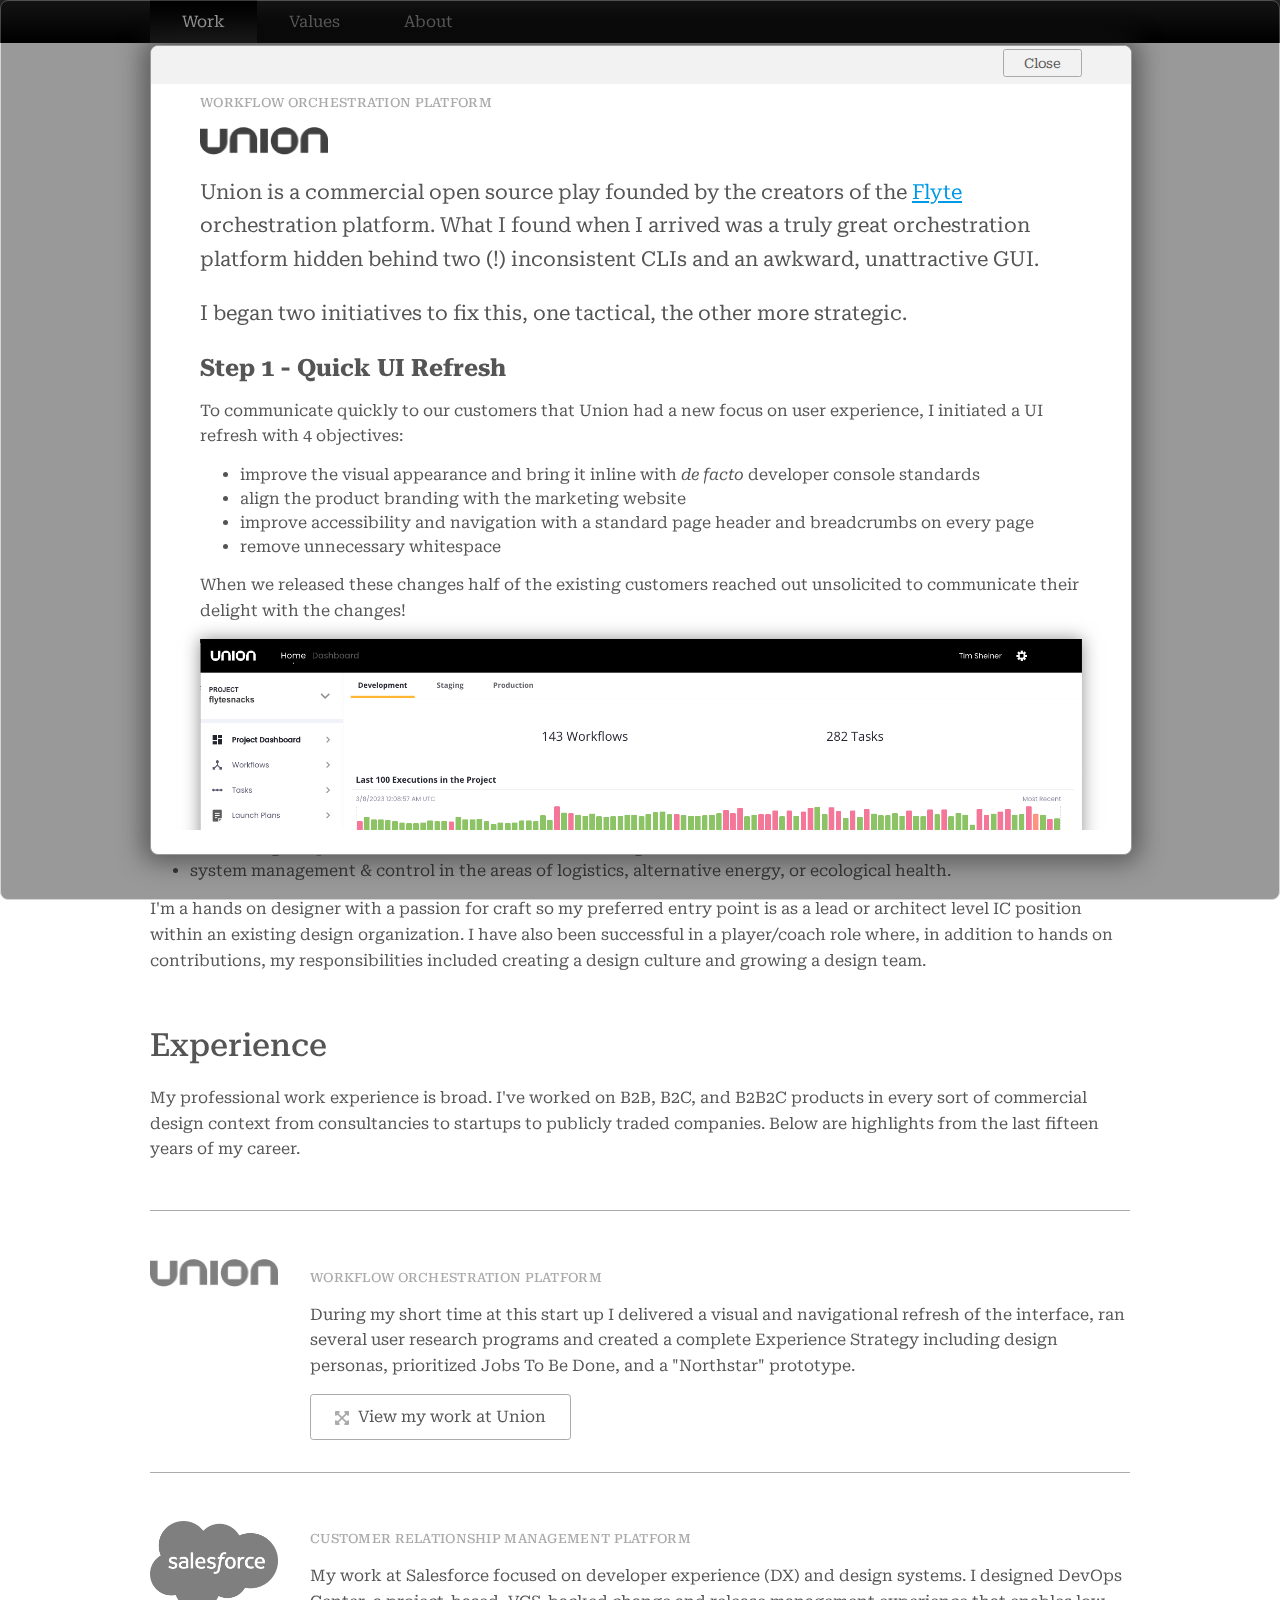
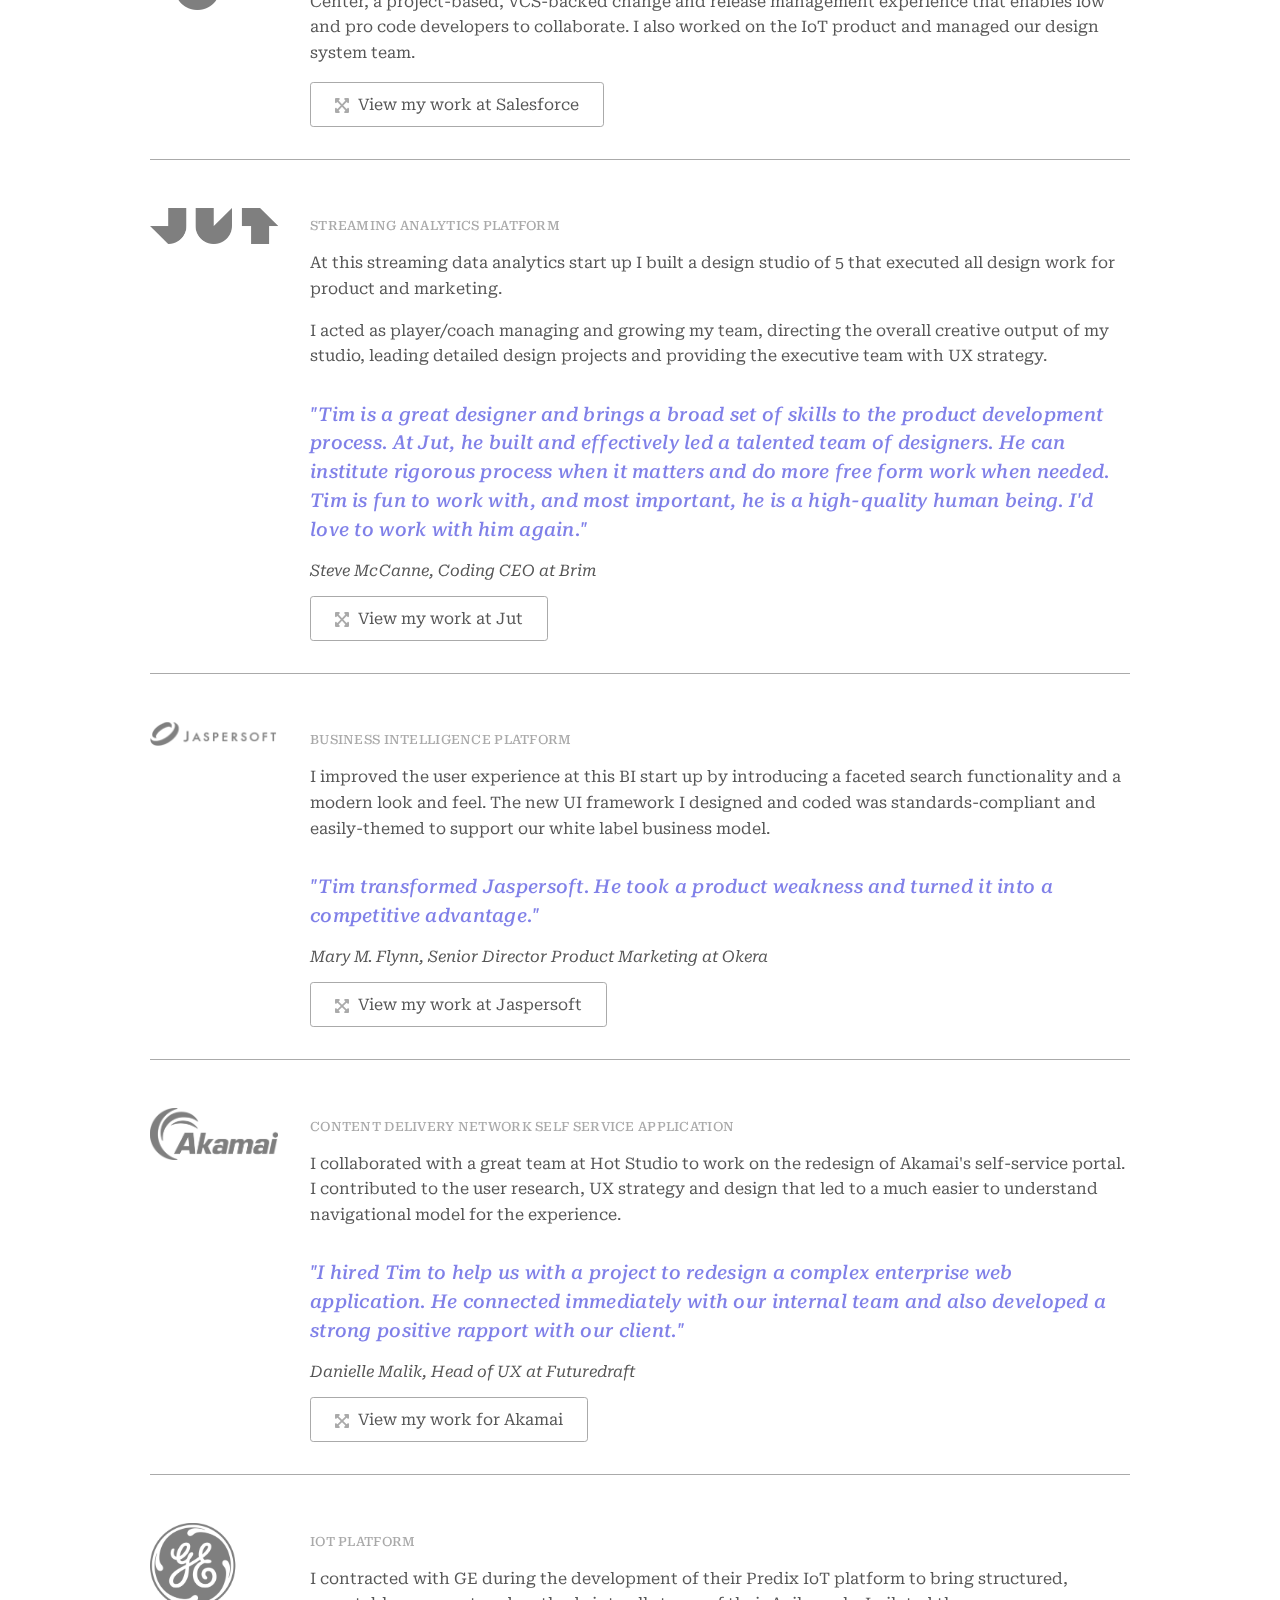
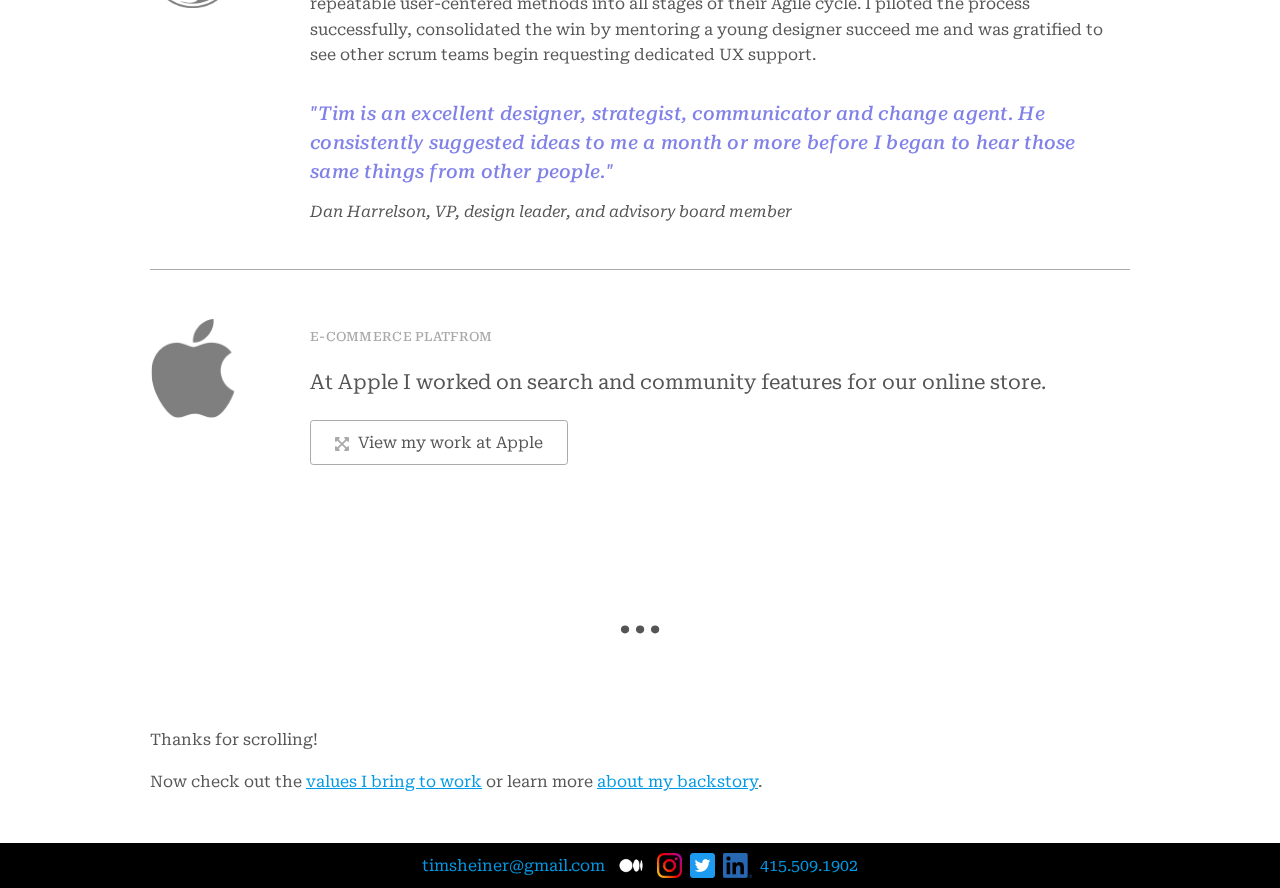
==== index.html @ 855bd0bb "union" ====
<!DOCTYPE html>
<html lang="en">

<head><meta http-equiv="Content-Type" content="text/html; charset=UTF-8">
    <meta charset="utf-8">
    <title>Tim Sheiner: Work</title>
    <meta name="viewport" content="width=device-width, initial-scale=1.0">
    <meta name="description" content="">
    <meta name="author" content="">

    <!-- fonts -->
    <style>
        @import url('https://fonts.googleapis.com/css2?family=Inconsolata:wght@300;400;500;600;700&family=Roboto+Condensed:ital,wght@0,400;1,300;1,400&family=Roboto+Serif:ital,wght@0,400;0,500;0,600;0,700;1,400&family=Roboto:wght@300;400;500;700&display=swap');
    </style>

    <!--favicon-->
    <link rel="icon" href="img/favicon.png">

    <!-- styles -->
    <link href="css/styles.css" rel="stylesheet">

    <!-- javascript -->
    <script src="js/scripts.js"></script>

</head>

<body id="home">
        <!-- Nav ================================================== -->
    <nav role="navigation" class="top-nav">
        <input class="menu-btn" type="checkbox" id="menu-btn">
        <label class="menu-icon" for="menu-btn"><span class="navicon"></span></label>
        <ul class="menu">
            <li class="active"><a href="./index.html">Work</a></li>
            <li class=""><a href="./values.html">Values</a></li>
            <li class=""><a href="./about.html">About</a></li>
        </ul>
    </nav>
    <!-- Container ================================================== -->
    <div class="container">
        <h1>Tim Sheiner</h1>
        <header><div class="column">
            <div class="flex-container flex">
                <div class="flex-item threequarter">
                    <p class="lead">I'm a veteran user experience designer with particular expertise in the technical domains of developer tooling, data visualization, monitoring and machine learning. In addition to product design skills, I have expert-level understanding of system thinking, statistical concepts, high scale compute, and biological systems.</p>
                </div>
                <div id="tim" class="flex-item quarter"></div>

                <p class="lead">My passion is creating interfaces that help people manage complex systems. I&rsquo;ve designed for users of varying technical levels in many different domains. I excel at this work by meeting users where they are.</p>
            </div>
            <h2 class="testimonial">"Tim has a special skill for taking apart a complex problem and putting it back together better than anyone I have known. When they are reassembled, even the most complex ideas will flow with new, compelling logic and clarity."</h2>
            <p class="attribution">Mark Hovde, (Retired) SVP Strategy and Corporate Development at Certara</p>
            <h1>Objective</h1>

            <p>I'm looking for a fulltime position working in any of the following technical domains:</p>
                <ul>
                    <li>developer tooling for creating, testing and deploying software</li>
                    <li>monitoring of operational data from stored or streaming sources</li>
                    <li>system management & control in the areas of logistics, alternative energy, or ecological health.</li>
                </ul>
            <p>I'm a hands on designer with a passion for craft so my preferred entry point is as a lead or architect level IC position within an existing design organization. I have also been successful in a player/coach role where, in addition to hands on contributions, my responsibilities included creating a design culture and growing a design team.</p>


            <h1>Experience</h1>
            <p>My professional work experience is broad. I've worked on B2B, B2C, and B2B2C products in every sort of commercial design context from consultancies to startups to publicly traded companies. Below are highlights from the last fifteen years
                of my career.</p>

        
        <section> </section>

        <!-- ================================================== -->
        <section id="union">
            <div class="section-header">
                <div class="flex-container flex">
                    <img class="logo" src="img/logo_union.png">
                    <div class="flex-item">
                        <h2>Workflow Orchestration Platform</h2>
                        <p>During my short time at this start up I delivered a visual and navigational refresh of the interface, ran several user research programs and created a complete Experience Strategy including design personas, prioritized Jobs To Be Done, and a "Northstar" prototype.</p>
                        
                    </div>
                </div>
            </div>
            <div class="details">
                <input id="details-union" type="checkbox" checked name="modal" tabindex="1">
                <label for="details-union"><img class="expand" src="img/expand-svgrepo-com.svg"> View my work at Union</label>
                <div class="details__overlay">
                    <header><div class="column"><label for="details-union">Close</label></div></header>
                    <div class="content">
                        <div class="column">
                            <h2>Workflow Orchestration Platform</h2>
                            <img class="logo" src="img/logo_union.png">
                            <p class="lead">Union is a commercial open source play founded by the creators of the <a href="https://flyte.org">Flyte</a> orchestration platform. What I found when I arrived was a truly great orchestration platform hidden behind two (!) inconsistent CLIs and an awkward, unattractive GUI.</p>
                            <p class="lead">I began two initiatives to fix this, one tactical, the other more strategic.</p>
                            
                            <h3>Step 1 - Quick UI Refresh</h3>
                            <p>To communicate quickly to our customers that Union had a new focus on user experience, I initiated a UI refresh with 4 objectives:
                                </p><ul>
                                    <li>improve the visual appearance and bring it inline with <i>de facto</i> developer console standards</li>
                                    <li>align the product branding with the marketing website</li>
                                    <li>improve accessibility and navigation with a standard page header and breadcrumbs on every page</li>
                                    <li>remove unnecessary whitespace</li>
                                </ul>
                                <p>When we released these changes half of the existing customers reached out unsolicited to communicate their delight with the changes!</p>
                                    
                                <div class="bezel screen"><img src="img/union_before.png"><p class="caption">Union UI before the refresh.</p>
                                </div>
                                <div class="bezel screen">
                                
                                <img src="img/union_after.png"><p class="caption">Union UI after the refresh</p>
                                </div>
                                
                            <h3>Step 2 - Create a Vision</h3>
                            <p>My more strategic initiative was to develop a product vision. The product team was focused on adding features as fast as possible but lacked even the most basic narrative about target users and their needs.There was no framework for prioritizing one feature idea over another or any structured plan for how the new features fit together into a useful experience.</p>
                            <p>Therefore, simultaneously with managing the GUI refresh, I created a UX Vision for Union in about 8 weeks.</p> 
                            <p>While I cannot show here slides from my actual strategic presentation, I've created schematic stand ins to walk you through the process I used to create an actionable, validated UX vision for Union.</p>
                            <div class="bezel illustration">
                                <!-- <p class="caption">Union UI after the refresh</p> -->
                                <img src="img/union_ux_roadmap-1.png">
                            </div>
                            <div class="bezel illustration">
                                <!-- <p class="caption">Union UI after the refresh</p> -->
                                <img src="img/union_ux_roadmap-2.png">
                            </div>
                            <div class="bezel illustration">
                                <!-- <p class="caption">Union UI after the refresh</p> -->
                                <img src="img/union_ux_roadmap-3.png">
                            </div>
                            <div class="bezel illustration">
                                <!-- <p class="caption">Union UI after the refresh</p> -->
                                <img src="img/union_ux_roadmap-4.png">
                            </div>
                            <div class="bezel illustration">
                                <!-- <p class="caption">Union UI after the refresh</p> -->
                                <img src="img/union_ux_roadmap-5.png">
                            </div>
                            <div class="bezel illustration">
                                <!-- <p class="caption">Union UI after the refresh</p> -->
                                <img src="img/union_ux_roadmap-6.png">
                            </div>
                            <div class="bezel illustration">
                                <!-- <p class="caption">Union UI after the refresh</p> -->
                                <img src="img/union_ux_roadmap-7.png">
                            </div>
                            <h3>Step 3 - Separate</h3>
                            <p>The delivery of these assets marked the end of my Union story. The company founders were pleased with my strategic work, but unwilling to implement the <a href="https://medium.com/the-effective-designer/this-is-how-product-development-works-95109dcf065d">the way of working</a> that had been part of my hiring conversation. I wish the team the best and am grateful for the learning about distributed systems, Kubernetes and orchestration workflows I gained during my time with them.</p>
                            <p></p>
                        </div>
                    </div>

                </div>
                <div class="lightbox"></div>
            </div>
        </section>
        <!-- ================================================== -->
        <section id="salesforce">
            <div class="section-header">
                <div class="flex-container flex">
                    <img class="logo" src="img/logo_salesforce.png">
                    <div class=" flex-item">
                        <h2>Customer Relationship Management Platform</h2>
                        <p>My work at Salesforce focused on developer experience (DX) and design systems. I designed DevOps Center, a project-based, VCS-backed change and release management experience that enables low and pro code developers to collaborate. I also worked on the IoT product and managed our design system team.</p>
                    </div>
                </div>
            </div>
            <div class="details">
                <input id="details-salesforce" type="checkbox" name="modal" tabindex="1">
                <label for="details-salesforce"><img class="expand" src="img/expand-svgrepo-com.svg"> View
                    my work at Salesforce </label>
                <div class="details__overlay">
                    <header><div class="column">
                        <label for="details-salesforce">Close</label></div>
                    </header>
                    <div class="content">
                        <div class="column">
                            <h2>Customer Relationship Management Platform</h2>
                            <img class="logo" src="img/logo_salesforce.png">
                            <p class=""lead">At Salesforce I have worked on several aspects of our Platform offering. Here are two case studies.</p>
                            <h3>Developer Experience</h3>
                            <p>My focus has been on enabling low code and pro code developers to collaborate.</p>
                            <p> I brought people together to workshop needs and expectations.
                            </p>
                            <div class="bezel illustration">
                                
                                <img src="img/salesforce_whiteboarding.png"><p class="caption">Structuring ideas at the whiteboard.</p>
                            </div>
                            <p> I played a central role in formalizing "projects" as the organizing principle for all development work.</p>
                            <div class="bezel illustration">
                                
                                <img src="img/salesforce_projects.png"><p class="caption">I told stories that connected with stakeholders.</p>
                            </div>
                            <p>I facilitated, through research and presentation, my team's understanding of our customers.</p>
                            <div class="bezel illustration">
                                
                                <img src="img/salesforce_persona.png"><p class="caption">Everyone on the team tells stories about personas.</p>
                            </div>
                            <p>I visualized the handoffs between DeeDee's GUI and the version control system as a user journey.</p>
                            <div class="bezel illustration">
                                
                                <img src="img/salesforce_doce_events.png"><p class="caption">Handoffs connect layers of experience.</p>
                            </div>
                            <p>I created happy path and error models for each workflow.</p>
                            <div class="bezel illustration">
                                
                                <img src="img/salesforce_doce_workflows.png"><p class="caption">Workflows are short, repeating stories with constrained branch points.</p>
                            </div>
                            <p> Using the Salesforce Lightning Design System I then designed a custom app with 3 primary workflows.</p>
                            <dl>
                                <dt>Change Management</dt>
                                <dd>moving changes from a development environment to source control</dd>
                                <dd>
                                    <div class="bezel screen">
                                        
                                        <img src="img/salesforce_changeManagement.png" alt="a form for submitting changed metatdata"><p class="caption">Forms on Git</p>
                                    </div>
                                </dd>

                                <dt>Release Management</dt>
                                <dd>deploying changes from version control through a QA pipeline to production
                                </dd>
                                <dd>
                                    <div class="bezel screen">
                                        
                                        <img src="img/salesforce_doce_pipeline.png" alt="a kanban arrangement of release stages and work items"><p class="caption">Every persona appreciates a visual view of the release pipeline!</p>
                                    </div>
                                </dd>

                                <dt>Audit</dt>
                                <dd>reviewing a searchable timeline of all activity history</dd>
                                <dd>
                                    <div class="bezel screen">
                                        
                                        <img src="img/salesforce_doce_activity.png"><p class="caption">Everyone can see what happened.</p>
                                    </div>
                                </dd>
                            </dl>
                            <p class="ellipsis">&hellip;</p>
                            <h3>Events, Monitoring &amp; the Internet of Things</h3>
                            <p>To harmonize the work of several platfrom teams I developed a standard UX model for monitoring.</p>
                            <div class="bezel illustration">
                                
                                <img src="img/salesforce_monitoring_framework.png"><p class="caption">A blueprint for receiving, interpreting and responding to events of any sort.</p>
                            </div>
                            <p>I championed the simple but powerful idea of listing for a developer the events available directly in the UI without having to consult documentation.
                            </p>
                            <div class="bezel screen">
                                
                                <img src="img/salesforce_eventManager_actual.png"><p class="caption">People can't understand what they can't see.</p>
                            </div>
                            <p>I designed dashboards for security and operations management.
                            </p>
                            <div class="bezel screen">
                                
                                <img src="img/mc_securitycenter.png"><p class="caption">Security Dashboard</p>
                            </div>
                            <div class="bezel screen">
                                
                                <img src="img/mc_workcom.png"><p class="caption">Operations Dashboard</p>
                            </div>
                            <p>I championed a simple model showing how our IoT service could enable external events to trigger platform automation.</p>
                            <div class="bezel illustration">
                                
                                <img src="img/salesforce_iot_model.png"><p class="caption">Event based connections between systems is the future.
                                </p>
                            </div>
                            <p>For our IoT offering I focused removing friction in from our onboarding experience.</p>
                            <div class="bezel screen">
                                
                                <img src="img/salesforce_iot_bindEvent.png"><p class="caption">Onboarding best practice is to tell an engaging story about realizing value. </p>
                            </div>
                            <div class="bezel screen">
                                
                                <img src="img/mc_iotcontext.png"><p class="caption">Make IoT set up feel a little bit like playing with Legos. </p>
                            </div>
                            <p>I developed a strategy for making it easier to debug IoT logic that included displaying, in real time, events being received and processed.
                            </p>
                            <div class="bezel screen">
                                
                                <img src="img/salesforce_iot_monitoring.png"><p class="caption">The IoT Debugger</p>
                            </div>
                            <p>I worked with a team to bring IoT monitoring to call center case management.
                            </p>
                            <div class="bezel screen">
                                
                                <img src="img/salesforce_insights_desktop.png"><p class="caption">Timeseries gives the case agent a view into device behavior.
                                </p>
                            </div>

                            <!-- </div> -->
                        </div>
                    </div>
                </div>
                <div class="lightbox"></div>
            </div>
        </section>
        <!-- ================================================== -->
        <section id="jut">
            <div class="section-header">
                <div class="flex-container flex">
                    <img class="logo" src="img/logo_jut.png">
                    <div class=" flex-item">
                        <h2>Streaming Analytics Platform</h2>
                        <p>At this streaming data analytics start up I built a design studio of 5 that executed all design work for product and marketing.</p>
                        <p>I acted as player/coach managing and growing my team, directing the overall creative output of my studio, leading detailed design projects and providing the executive team with UX strategy.</p>
                        <h2 class="testimonial">"Tim is a great designer and brings a broad set of skills to the product development process. At Jut, he built and effectively led a talented team of designers. He can institute rigorous process when it matters and do more free form work when needed. Tim is fun to work with, and most important, he is a high-quality human being. I'd love to work with him again."</h2>
                        <p class="attribution">Steve McCanne, Coding CEO at Brim</p>
                    </div>
                </div>
            </div>
            <div class="details">
                <input id="details-jut" type="checkbox" name="modal" tabindex="1">
                <label for="details-jut"><img class="expand" src="img/expand-svgrepo-com.svg"> View my work at Jut </label>
                <div class="details__overlay">
                    <header><div class="column"><label for="details-jut">Close</label></div></header>
                    <div class="content">
                        <div class="column">

                            <h2>Streaming Analytics Platform</h2>
                            <img class="logo" src="img/logo_jut.png">
                            <p class="lead">Jut was a streaming data start up. Our vision was "easy data visualization for DevOps." I was hire #7, or something really early like that, brought in to create and lead a design function from scratch for a team of ambitious founders who already represented the executive, product and engineering leadership. I owned the UX strategy for Jut, created our design system and built a small but mighty design team that produced a beautifully integrated brand, marketing and product user experience.</p>

                            <p class="lead">As a company we made a critical start up mistake and flamed out after only two years, however, those years were some of the most interesting of my career.</p>
                            <p class="lead">Here's the story.</p>
                            <h3>A Solid Discovery Process</h3>
                            <p>The Jut business startegy was to serve the DevOps market with tooling for monitoring and troubleshooting production software installations.
                            </p>
                            <p>Things began, as they should in product development, by trying to understand our target users. Employing a variety of research techniques such as 1:1 interviews, attending DevOps trade shows and reading community
                                blogs I led the founders through the process of creating personas.</p>
                            <div class="flex-container bezel illustration">
                                
                                <img src="img/jut_kyle.png"><p class="caption">I drove the research and development of Kyle, our primary persona.
                                </p>
                            </div>
                            <p>I helped the founders structure their DevOps vision by introducing them to the notion of "design by story telling," using both text and visual formats.</p>
                            <div class="bezel illustration">
                                <p class="caption">Every design begins with a story. </p>
                                <div class="wrapper">
                                    <div class="flex-item"><img src="img/jut_kyle-story.png"></div>
                                    <div class="flex-item"><img src="img/jut_whiteboard-workflow.png"></div>
                                </div>
                            </div>
                            <p>These promising beginnings led to a collaboration with a CDN provider as a design partner. This relationship resulted in a well received prototype that gave Kyle a visual overview of all the event traffic on his
                                network, combined with a simple mechanism for filtering to the events coming from particular logical or physical nodes during a particular time window. Kyle (that is, real people like persona Kyle) thought it
                                was a great tool for rapidly locating problem spots when troubleshooting network issues.</p>
                            <h3>The Mistake</h3>
                            <p>The next step after our successful initial prototyping experience was to begin creating our actual first product. This produced an intense debate about which of three different application styles to pursue:</p>
                            <ul>
                                <li>an <b>IDE</b>, like a programmer would use</li>
                                <li>a <b>Notebook</b>, like a data scientist would use</li>
                                <li>a <b>Data Explorer</b>, most like the prototype, that was primarily a diagnostic tool, navigated by searching &amp; filtering
                                </li>
                            </ul>
                            <p>The source of this conflict came from the tension between developing an application or a platform. We'd prototyped and tested an application for Kyle but the founders the real value would come from building a platform
                                based on a new programming language they would create, to be called Juttle, with syntax optimized for analyzing, visualizing and alerting on streaming data at scale.</p>
                            <p>To visualize the options I organized a sketching session where I asked 3 teams to sketch the same 6 steps in a workflow, but using 3 different interaction models. The result was an "apples to apples to apples" visual
                                comparison of the different strategies.</p>
                            <div class="flex-container bezel illustration">
                                <p class="caption">Three versions of the same story.</p>
                                <div class="wrapper">
                                    <div class="flex-item"><img src="img/jut_sketch_ide.png"></div>
                                    <div class="flex-item"><img src="img/jut_sketch-notebook.png"></div>
                                    <div class="flex-item"><img src="img/jut_sketch_search.png"></div>
                                </div>
                            </div>
                            <p>And here the team made a critical, and classic, mistake: the decision was to create an experience, midway between an IDE and a Notebook, that would be most useful to our internal team that needed a tool to write,
                                test and debug the new syntax they were creating.</p>
                            <h3>Mine is not to wonder why&hellip;</h3>
                            <p>At this point I had personal doubts about our product strategy but I loved the team, the culture and knew that given the size of our war chest, worst case it'd be at least two years before I had to look for a new
                                job so I accepted the executive call and began to wireframe key workflows.</p>
                            <div class="bezel illustration">
                                
                                <img src="img/jut_wireframes-notebook.png"><p class="caption">The notebook UX pattern is great for "exploring" data programmatically
                                </p>
                            </div>
                            <p>Simultaneously, I architected our design system and art directed its visual expression.</p>
                            <div class="bezel screen">
                                
                                <img src="img/jut_ui-toolbox.png"><p class="caption">The Jut UI Toolbox was the 4th design system project of my career</p>
                            </div>
                            <p>I combined our UI "toolbox" and wireframed flows to produce and refine high resolution mock ups.</p>
                            <div class="bezel illustration">
                                
                                <img src="img/jut_hi-res-mocks.png"><p class="caption">Before Figma and Sketch, I thought Keynote was a pretty good prototyping tool.</p>
                            </div>
                            <p>Meanwhile I used visual modeling techniques at various levels of abstraction to catalyze internal consensus about the system we were building.
                            </p>
                            <div class="bezel illustration">
                                <p class="caption">Part of UX strategy is aligning the team on visual concepts
                                </p>
                                <div class="wrapper">
                                    <div class="flex-item"><img src="img/jut_architecture.png"></div>
                                    <div class="flex-item"><img src="img/jut_tech-architecture.png"></div>
                                </div>
                            </div>
                            <p>I focused intensely on ensuring we had alignement on our object model and the words we used to describe the concepts in our system.</p>
                            <div class="bezel illustration">
                                <p class="caption">No project succeeds without shared terminology.
                                </p>
                                <div class="flex-item"><img src="img/jut_terminology.png"></div>
                            </div>
                            <p>I extended the scope of UX beyond the GUI by designing our charting syntax.</p>
                            <div class="bezel screen">
                                
                                <img src="img/jut_doc.png"><p class="caption">Declarative Charting Syntax</p>
                            </div>
                            <p>Meanwhile my energy, can-do attitude and work ethic created trust with the founders who responded with a promotion and budget to grow my design team.</p>
                            <div class="bezel illustration">
                                <p class="caption">Scenes from a charette at my house</p>
                                <div class="wrapper">
                                    <div class="flex-item"><img src="img/jut_pete.jpg"></div>
                                    <div class="flex-item"><img src="img/jut_sajAnd.jpg"></div>
                                </div>
                            </div>
                            <h3>Hello World!</h3>
                            <p>All of this design work, plus some truly amazing engineering, enabled the team to release an extremely powerful tool for analyzing and visualizing streaming data. At least, powerful if you were one of the ~30 people
                                in the world who knew how to write Juttle.</p>
                            <div class="bezel screen">
                                
                                <img src="img/jut_editor.png"><p class="caption">Real-time &amp; historical events and logs could be displayed in a single dynamically updating chart.</p>
                            </div>
                            <p>We also had a nice set up experience for connecting data streams to our system.</p>
                            <div class="bezel screen">
                                
                                <img src="img/jut_integrations.png"><p class="caption">Data Integration GUI</p>
                            </div>
                            <p>My team was also responsible for all the marketing design deliverables. We really enjoyed the chance to create a tight integration between the marketing and product experiences.</p>
                            <div class="bezel screen">
                                
                                <img src="img/jut_web.png"><p class="caption">Website for Product Led Growth</p>
                            </div>
                            <div class="bezel illustration">
                                
                                <img src="img/jut_brandguidelines.png"><p class="caption">Brand Guidelines</p>
                            </div>
                            <div class="bezel illustration">
                                <p class="caption">Marketing Cutsheets</p>
                                <div class="wrapper">
                                    <div class="flex-item"><img src="img/jut_cutsheet1.png"></div>
                                    <div class="flex-item"><img src="img/jut_cutsheet2.png"></div>
                                </div>
                            </div>

                            <p>Unfortunately, none of this great work could make up for the fact that a product strategy of "you need to learn a new programming language" was a non-starter. Juttle was amazing, but because of the time that had
                                to be invested to understand this, very few people actually tried our product.</p>
                            <h3>Once again, with feeling!</h3>
                            <p>My response was to go back to the beginning and make the case for creating a productized version of the search-based diagnostic experience we'd prototyped originally. I took on the role of product manager, and wrote
                                a product brief complete with hi-res wireframes.</p>
                            <div class="bezel illustration">
                                <p class="caption">Product Brief</p>
                                <div class="wrapper">
                                    <div class="flex-item"><img src="img/jut_searchBrief1.png"></div>
                                    <div class="flex-item"><img src="img/jut_searchBrief2.png"></div>
                                </div>
                            </div>
                            <p>On the strength of this proposal I got one engineering resources to help me build an MVP. Interestingly the "platform" strategy showed its strength because using only Juttle and the Jut design system we were able
                                to create a functional application extremely quickly.</p>
                            <div class="bezel screen">
                                
                                <img src="img/jut_explorer.png"><p class="caption">The power of Juttle via Point and Click</p>
                            </div>
                            <p>When I took this out for user testing the response was great. Sadly, we had begun this pivot too late. Out of money and time, Jut was shut down after 2 years, pretty much exactly matching my worst case prediction.</p>
                            <p>Overall Jut was a wonderful experience, one that created great friendships, exposed me to fascinating technology, gave me a chance to grow as a design leader and will go down as the proudest failure of my career.</p>
                            <p class="ellipsis">&hellip;</p>
                        </div>
                    </div>

                </div>
                <div class="lightbox"></div> 
            </div>
        </section>
        <!-- ================================================== -->
        <section id="jaspersoft">
            <div class="section-header">
                <div class="flex-container flex">
                    <img class="logo" src="img/logo_jaspersoft.png">
                    <div class="flex-item">
                        <h2>Business Intelligence Platform</h2>
                        <p>I improved the user experience at this BI start up by introducing a faceted search functionality and a modern look and feel. The new UI framework I designed and coded was standards-compliant and easily-themed to support our white
                            label business model.</p>
                        <h2 class="testimonial">"Tim transformed Jaspersoft. He took a product weakness and turned it into a competitive advantage."</h2>
                        <p class="attribution">Mary M. Flynn, Senior Director Product Marketing at Okera</p>
                    </div>
                </div>
            </div>
            <div class="details">
                <input id="details-jaspersoft" type="checkbox" name="modal" tabindex="1">
                <label for="details-jaspersoft"><img class="expand" src="img/expand-svgrepo-com.svg"> View
                    my work at Jaspersoft</label>
                <div class="details__overlay">
                    <header><div class="column"><label for="details-jaspersoft">Close</label></div></header>
                    <div class="content">
                            <div class="column">
                                <h2>Business Intelligence Platform</h2>
                                    <img class="logo" src="img/logo_jaspersoft.png">
                                <p class="lead">At Jaspersoft I was simultaneously lead designer, product manager and front end dev. I led projects that improved the product UX, visual design and technical architecture.</p>
                                <div class="bezel screen">
                                    
                                    <img src="img/jasperServerRedesign-3.png"><p class="caption">I modernized the interface look and feel.</p>
                                </div>
                                <div class="bezel screen">
                                    
                                    <img src="img/jasperServerRedesign-2.png"><p class="caption">I introduced a faceted search experience.</p>
                                </div>
                                <div class="bezel screen">
                                    <p class="caption">The themeable front end framework I built supported our white label business model.</p>
                                    <div class="wrapper twoUp">
                                        <div class="flex-item"><img src="img/JIF-left.png"></div>
                                        <div class="flex-item"><img src="img/JIF-right.png"></div>
                                    </div>
                                </div>
                            </div>
                    </div>
                </div>
                <div class="lightbox"></div>
            </div>
        </section>
        <!-- ================================================== -->
        <section id="akamai">
            <div class="section-header">
                <div class="flex-container flex">
                    <img class="logo" src="img/logo_akamai.png">
                    <div class=" flex-item">
                        <h2>Content Delivery Network Self Service Application</h2>
                        <p>I collaborated with a great team at Hot Studio to work on the redesign of Akamai's self-service portal. I contributed to the user research, UX strategy and design that led to a much easier to understand navigational model for the
                            experience.
                        </p>
                        <h2 class="testimonial">"I hired Tim to help us with a project to redesign a complex enterprise web application. He connected immediately with our internal team and also developed a strong positive rapport with our client."</h2>
                        <p class="attribution">Danielle Malik, Head of UX at Futuredraft</p>
                        
                    </div>
                </div>
            </div>
            <div class="details">
                <input id="details-akamai" type="checkbox" name="modal" tabindex="1">
                <label for="details-akamai"><img class="expand" src="img/expand-svgrepo-com.svg"> View my
                    work for Akamai</label>
                <div class="details__overlay">
                    <header><div class="column"><label for="details-akamai">Close</label></div></header>
                    <div class="content">
                            <div class="column">
                                <h2>Content Delivery Network Self Service Application</h2>
                                    <img class="logo" src="img/logo_akamai.png">
                                <p class="lead">Our work for Akamai focused on improving the visual design and navigation for their management console. </p>
                                <div class="bezel screen">
                                    
                                    <img src="img/luna_small.jpg"><p class="caption">CDN Monitoring and Configuration.</p>
                                </div>
                            </div>
                    </div>

                </div>
                <div class="lightbox"></div>
            </div>
        </section>
        <!-- ================================================== -->
        <section id="ge">
            <div class="section-header">
                <div class="flex-container flex">
                    <img class="logo" src="img/logo_ge.png">
                    <div class=" flex-item">
                        <h2>IoT Platform</h2>
                        <p>I contracted with GE during the development of their Predix IoT platform to bring structured, repeatable user-centered methods into all stages of their Agile cycle. I piloted the process successfully, consolidated the win by mentoring
                            a young designer succeed me and was gratified to see other scrum teams begin requesting dedicated UX support.</p>
                        <h2 class="testimonial">"Tim is an excellent designer, strategist, communicator and change agent. He consistently suggested ideas to me a month or more before I began to hear those same things from other people."</h2>
                        <p class="attribution">Dan Harrelson, VP, design leader, and advisory board member</p>
                    </div>
                </div>
            </div>
        </section>
        <!-- ================================================== -->
        <section id="apple">
            <div class="section-header">
                <div class="flex-container flex">
                    <img class="logo" src="img/logo_apple.png">
                    <div class=" flex-item">
                        <h2>e-commerce platfrom</h2>
                        <p class="lead">At Apple I worked on search and community features for our online store.</p>
                    </div>
                </div>
            </div>
            <div class="details">
                <input id="details-apple" type="checkbox" name="modal" tabindex="1">
                <label for="details-apple"><img class="expand" src="img/expand-svgrepo-com.svg"> View my
                    work at Apple</label>
                <div class="details__overlay">
                    <header><div class="column"><label for="details-apple">Close</label></div></header>
                    <div class="content">
                            <div class="column">
                                <h2>e-commerce platfrom</h2>
                                <img class="logo" src="img/logo_apple.png">
                                <p>Working on the Apple online store, I gained e-commerce and search engine optimization experience.</p>
                                <div class="bezel screen">
                                    <img src="img/apple_search.png">
                                </div>
                                <div class="bezel screen">
                                    <img src="img/apple_reviews.png">
                                </div>
                            </div>
                    </div>

                </div>
                <div class="lightbox"></div>
            </div>
        </section>
        <!-- ================================================== -->
        <p class="ellipsis">&hellip;</p>
        <p>Thanks for scrolling! </p>
        <p>Now check out the <a href="./values.html">values I bring to work</a> or learn more <a href="./about.html">about my backstory</a>.</p>


    </div>
    <!-- /container -->
    </div>
    <!-- Footer ================================================== -->
    <footer class="footer">
        <div class="contactInfo">
            <a class="flex-item" href="timsheiner@gmail.com">timsheiner@gmail.com</a>
            <a href="https://tsheiner.medium.com/" target="_blank"><img class="flex-item" src="img/logo_Medium-Symbol-White-RGB@1x.png"></a>
            <a href="https://www.instagram.com/tsheiner/" target="_blank"><img class="flex-item" src="img/logo_Instagram_Glyph_Gradient_RGB.png"></a>
            <a href="http://twitter.com/tsheiner" target="_blank"><img class="flex-item" src="img/logo_twitter.png"></a>
            <a href="http://www.linkedin.com/in/timsheiner" target="_blank"><img class="flex-item" src="img/logo_LI-In-Bug.png"></a>
            <a class="flex-item" href="tel:4155091902">415.509.1902</a>
        </div>
    </footer>
</body>

</html>
---- css/styles.css ----
/* Baseline Typography
-------------------------------------------------- */

html {
    font-size: 16px;
}

a {
    color: #0099e5;
}

a:hover {
    color: #0099e5;
    text-decoration: underline;
}

p {
    line-height: 1.6;
}

.lead {
    font-size: 1.3rem;
}

p.lead+ul {
    line-height: 1.5;
}

p.caption {
    font-size: 1rem;
    font-family: 'Inconsolata', monospace;
    /* color: #FFF; */
    margin: 0 auto 0.5rem auto;
    width:100%;
}

#objective p.lead {
    font-size: 1.6rem;
    line-height: 2.5rem;
    font-weight: 500;
}

#pitch h1 {
    margin-top: .25rem;
}

h1 {
    font-style: normal;
    font-weight: 500;
    font-size: 2rem;
    text-transform: none;
    text-decoration: none;
    line-height: 3rem;
    margin: 1.2rem 0 0.3rem 0;
}

header h1 {
    margin: 3rem 0 1rem 0;
}

h2 {
    font-style: normal;
    font-weight: 500;
    font-size: .8rem;
    text-transform: uppercase;
    text-decoration: none;
    letter-spacing: 0.018rem;
    word-spacing: normal;
    line-height: 1rem;
    margin-bottom: 1rem;
    opacity: .5;
}

h3 {
    margin-bottom: 0;
    font-size: 1.5rem;
}

h3+p.lead {
    margin-top: .5rem;
}

dl {
    font-size: 1.2rem;
}

dl dt {
    font-weight: bold;
}

dt,
dd {
    margin-inline-start: 1.5rem;
}

dd {
    font-style: italic;
}

dd>.bezel {
    margin-inline-start: 0;
    font-style: normal;
}


/* Special Typography */

.testimonial {
    font-size: 1.2rem;
    line-height: 1.8rem;
    font-style: italic;
    color: #0002d2;
    font-weight: 500;
    margin-top: 2rem;
    text-transform: none;
}

.attribution {
    font-style: italic;
    font-size: 1rem;
    line-height: normal;
}

.annotation {
    font-size: 1rem;
    line-height: normal;
    margin-top: 1rem;
    opacity: 0.6;
}

.emphasis {
    color: cornflowerblue;
}

.lead .emphasis {
    color: inherit;
}

.ellipsis {
    width: 100%;
    text-align: center;
    font-size: 4rem;
    ;
}

.expand {
    color: #aaa;
    height: .9rem;
    display: inline-block;
    margin-right: 5px
}

.responsibilities {
    margin: 0 0 20px 20px;
}

.responsibilities li {
    font-size: 100%;
    margin-bottom: 0;
    line-height: 22px;
    opacity: 0.6;
}

/* navigation */

.top-nav {
    background-color: #000;
    background-image: linear-gradient(to bottom, #222, #000);
    z-index: 3;
}

.top-nav ul {
    margin: 0;
    padding: 0;
    list-style: none;
    overflow: hidden;
}

.top-nav li {
    margin: 0;
}

.top-nav li a {
    display: block;
    padding: 0.75rem 2rem;
    text-decoration: none;
}

.top-nav li a:hover,
.top-nav .menu-btn:hover {
    color: #fff;
}

.top-nav li.active {
    color: #ffffff;
    background-color: #111111;
    background-image: linear-gradient(to bottom, #000, #222);
}

.top-nav li a {
    color: #999999;
    text-shadow: 0 -1px 0 rgb(0 0 0 / 25%);
}

.top-nav li.active a {
    color: #ffffff;
}


/* menu */

.top-nav .menu {
    clear: both;
    max-height: 0;
    transition: max-height .2s ease-out;
}


/* menu icon */

.top-nav .menu-icon {
    cursor: pointer;
    display: inline-block;
    padding: .75rem;
    position: relative;
    user-select: none;
    margin: 0;
    top: 2px;
}

.top-nav .menu-icon .navicon {
    background: #999;
    display: block;
    height: 2px;
    position: relative;
    transition: background .2s ease-out;
    width: 18px;
}

.top-nav .menu-icon .navicon:before,
.top-nav .menu-icon .navicon:after {
    background: #999;
    content: '';
    display: block;
    height: 100%;
    position: absolute;
    transition: all .2s ease-out;
    width: 100%;
}

.top-nav .menu-icon .navicon:before {
    top: 5px;
}

.top-nav .menu-icon .navicon:after {
    top: -5px;
}


/* menu btn */

.top-nav .menu-btn {
    display: none;
}

.top-nav .menu-btn:checked~.menu {
    max-height: 240px;
}

.top-nav .menu-btn:checked~.menu-icon .navicon {
    background: transparent;
}

.top-nav .menu-btn:checked~.menu-icon .navicon:before {
    transform: rotate(-45deg);
}

.top-nav .menu-btn:checked~.menu-icon .navicon:after {
    transform: rotate(45deg);
}

.top-nav .menu-btn:checked~.menu-icon:not(.steps) .navicon:before,
.top-nav .menu-btn:checked~.menu-icon:not(.steps) .navicon:after {
    top: 0;
}


/* 48em = 768px */

@media (min-width: 48em) {
    .top-nav li {
        float: left;
    }
    .top-nav li a {
        padding: .75rem 2rem;
    }
    .top-nav .menu {
        clear: none;
        max-height: none;
        width: 980px;
        margin: auto;
    }
    .top-nav .menu-icon {
        display: none;
    }
}


/* /navigation */


/* Modal Stuff */

.wrap {
    padding: 1em;
}

@media (min-width: 43.75em) {
    .wrap {
        padding: 2em;
    }
}

@media (min-width: 43.75em) {}

.details>label,
.details__overlay label {
    border-radius: .2em;
    border: 1px solid #aaa;
    cursor: pointer;
    display: inline-block;
    /* margin-top: 1em; */
    -webkit-transition: all 0.55s;
    transition: all 0.55s;
    margin-bottom: 0;
    line-height: 1.2rem;
}

.details>label {
    padding: 0.75em 1.5em;
    margin-left: 10rem;
}

.details__overlay label {
    padding: 0.25em 1.5em;
    font-size: smaller;
    margin-top: .2rem;
}

.details>label:hover {
    background: #f2f2f2;
}

.details__overlay>label:hover {
    background: #2e2e2e;
}

.details input {
    position: absolute;
    left: 20px;
    top: 15px;
    z-index: -10;
    opacity: 0;
}

.details__overlay {
    background: black;
    top: 5%;
    /* right: 5%; */
    bottom: 5%;
    /* left: 5%; */
    border: 1px solid #999;
    border-radius: 8px;
    position: fixed;
    z-index: -800;
    opacity: 0;
    overflow: hidden;
    -webkit-transform: scale(0.5);
    -ms-transform: scale(0.5);
    transform: scale(0.5);
    -webkit-transition: all 0.75s cubic-bezier(0.19, 1, 0.22, 1);
    transition: all 0.75s cubic-bezier(0.19, 1, 0.22, 1);
    box-shadow: 0rem 0rem 1.5rem .5rem rgb(33 33 33 / 50%);
}

.lightbox {
    background: black;
    top: 0;
    right: 0;
    bottom: 0;
    left: 0;
    border: 1px solid #999;
    border-radius: 8px;
    position: fixed;
    z-index: -800;
    opacity: 0;
    overflow: hidden;
    -webkit-transform: scale(0.5);
    -ms-transform: scale(0.5);
    transform: scale(0.5);
    -webkit-transition: all 0.75s cubic-bezier(0.19, 1, 0.22, 1);
    transition: all 0.75s cubic-bezier(0.19, 1, 0.22, 1)
}

input:checked~.details__overlay {
    opacity: 1;
    -webkit-transform: scale(1);
    -ms-transform: scale(1);
    transform: scale(1);
    -webkit-transition: all 0.75s cubic-bezier(0.19, 1, 0.22, 1);
    transition: all 0.75s cubic-bezier(0.19, 1, 0.22, 1);
    z-index: 800;
    display: flex;
    flex-direction: column;
    padding-bottom: 1.5rem;
}

input:checked~.lightbox {
    opacity: .4;
    -webkit-transform: scale(1);
    -ms-transform: scale(1);
    transform: scale(1);
    -webkit-transition: all 0.75s cubic-bezier(0.19, 1, 0.22, 1);
    transition: all 0.75s cubic-bezier(0.19, 1, 0.22, 1);
    z-index: 700;
    /* display: flex;
    flex-direction: column; */
}


/* scrolling */

.details__overlay header {
    background-color: #f2f2f2;
    height: 2.5rem;
    padding: 0;
    text-align: right;
}

.details__overlay .content {
    height: 100%;
    overflow-y: auto;
}



/* .details__overlay .content .column {
    width: 90%;
    max-width: 980px;
    margin: 1rem auto 2rem auto;
} */

.details__overlay .column {
    width: 90%;
    max-width: 980px;
    margin: 0 auto;
    height: 100%;
    /* DISPLAY: flex; */
    /* vertical-align: MIDDLE; */
}

.details__overlay p.lead {
    /* font-size: 1.0rem; */
}

.details__overlay .logo {
    opacity: 0.75;
}

.details__overlay .content .bezel {
    text-align: center;
}

.details_switch {
    position: absolute;
    margin: 1em;
    top: 0;
    right: 2rem;
}

/* @media (min-height: 37.5em) {
    .details_switch {
        -webkit-transform: translate(-50%, -80%);
        -ms-transform: translate(-50%, -80%);
        transform: translate(-50%, -80%);
    }
}

@media (min-width: 50em) {} */

.details_switch h2 {
    color: #FFDE16;
    margin-bottom: 1em;
    text-transform: uppercase;
}

.details_switch p {
    color: #FFDE16;
    text-align: left;
}

input:focus+label {
    -webkit-transform: scale(0.97);
    -ms-transform: scale(0.97);
    transform: scale(0.97);
}


/* Basic Layout
-------------------------------------------------- */

body {
    position: relative;
    background-repeat: repeat;
    font-family: 'Roboto Serif', serif;
    line-height: unset;
    padding: 0 !important;
    margin: 0 !important;
}

.navbar,
footer {
    text-shadow: none;
}

ul li {
    margin-bottom: 5px;
}

.image-container {
    margin-top: 5px;
    margin-bottom: 50px;
    justify-content: flex-start;
}

.image-container .screenshot,
#portfolio .image-container img {
    margin: 5px;
}

.container {
    width: 980px;
    margin-left: auto;
    margin-right: auto;
}

.column {
    flex-direction: column;
}

/* Images
-------------------------------------------------- */

img {
    height: auto;
    max-width: 100%;
    vertical-align: middle;
}

img.flex-item {
    flex-grow: 0;
}

.bezel {
    height: fit-content;
    position: relative;
    margin-bottom: 1rem;
}

.bezel img {
    margin-bottom: 1rem;
}

.bezel.illustration img {
    border:1px solid #ccc;
}

.illustration .caption {
    color: inherit;
    padding-bottom: .5rem;
    margin: .5rem auto 1rem auto;
}

.bezel.screen img {
    justify-content: space-around;
    display: flex;
    box-shadow: 0rem 0rem 1rem rgb(33 33 33 / 50%);
}

.screen .caption {
    color: inherit;
}

.wrapper {
    justify-content: space-around;
    display: flex;
}

.bezel.screen .wrapper.twoUp {
    border-radius: .5rem;
    border: 1px solid #a3a3a3;
}

.bezel.screen .wrapper.twoUp img {
    border: none;
}

/* Flex Layout
-------------------------------------------------- */

.flex {
    display: flex;
    flex-flow: row wrap;
    justify-content: space-around;
}

.flex-container {
    justify-content: space-between;
}

section {
    position: relative;
}

.section-header .flex-container {
    flex-flow: nowrap;
    gap: 2rem;
}

.flex-item {
    flex: 0 1 auto;
    position: relative;
    flex-grow: 1;
}

#pitch .flex-item {
    align-self: auto;
}

.main {
    flex-shrink: 1;
    height: fit-content;
}

.quarter {
    flex-basis: 24%;
}

.threequarter {
    flex-basis: 74%;
}

.third {
    flex-basis: 32%;
}

.half {
    flex-basis: 49%;
}

.two-up .flex-item {
    flex-basis: 47%;
}

.twothird {
    flex-basis: 66%
}

.flex.two-up {
    margin: 2rem .5rem;
}

.fullwidth {
    flex-basis: 100%;
}

.h-centered {
    justify-content: center;
}

.v-centered {
    align-items: center;
}


/* Page Specific
-------------------------------------------------- */


/* Home */

#home,
#values,
#about,
.details__overlay {
    background: #FFF;
    color: #555;
}

#tim:before {
    content: '';
    display: block;
    padding-top: 100%;
    min-width: 200px;
}

#tim {
    border-radius: 50%;
    border: 5px solid #aaa;
    width: 200px;
    background-image: url(../img/me_jumbotron_small.jpg);
    background-repeat: no-repeat;
    background-position: top 10% right 45%;
    background-size: 200%;
    margin: 0 auto;
}


/* Values */


/* How to include background pattern */
/*#values::before {    
	content: "";
	background-image: url('../img/values_background.png');
	position: absolute;
	top: 45px;
	right: 0px;
	bottom: 53px;
	left: 0px;
	opacity: 0.1;
}
 */

#values header img,
#values section img {
    align-self: flex-start;
    flex-shrink: 1;
    min-width: 0;
    border-radius: 1em;
    padding: 2px;
    border: 2px solid #420101;
}

#values h1 {
    font-weight: 600;
    font-size: 2rem;
}


/* About */

#about .lead {
    margin-top: 1rem;
}

#about header img,
#about section img {
    box-shadow: 0px 5px 8px 1px rgba(38, 30, 20, 0.3);
    margin-bottom: 30px
}

#about .caption {
    text-align: right;
    margin-bottom: 2em;
}

#about section {
    padding-bottom: 0;
    margin-bottom: 0;
}


/* Sections
-------------------------------------------------- */

.section-body {
    position: relative;
    margin-top: 2rem;
}

section {
    margin: 1rem 0 3rem 0;
}

section:last-of-type {
    border-bottom: none !important;
    margin-bottom: 0 !important;
}

header,
section {
    padding-bottom: 2rem;
}

#home section,
#values header,
#values section {
    border-bottom: 1px solid #aaa;
}

section#colophon h1 {
    border-top: 1px solid #7D442B;
    ;
    font-size: 20px;
}

section#colophon p,
section#colophon li {
    margin-bottom: 2px;
}

section#bridge {
    padding-top: 2rem;
}

#about .section-header {
    border-color: #33291B;
}

#about section {
    margin-top: 1rem;
}


/* section specific 
--------------------------- */

.logo {
    align-self: flex-start;
    opacity: 0.5;
    width: 8rem;
}

/* Footer
-------------------------------------------------- */

footer {
    padding: 10px 0 10px 0;
    text-align: center;
    background-color: #000;
}

.footer p {
    margin-bottom: 0;
}

.contactInfo {
    display: flex;
    flex-direction: row;
    font-weight: 400;
    align-items: center;
    justify-content: center;
    flex-wrap: wrap;
    gap: .5rem;
    margin-left: 1rem;
    margin-right: 1rem;
}

.contactInfo .flex-item {
    /* margin: 0 8px 8px 0; */
    flex: 0 0 0;
    max-height: 25px;
}

footer a:hover,
.contactInfo a:hover {
    color: #0099e5;
    text-decoration: underline;
}

footer a,
.contactInfo a {
    text-decoration: none;
    float: none;
}

header .contactInfo {
    margin-top: 25px;
    font-size: .8rem;
    font-weight: 400;
}


/* Responsive
-------------------------------------------------- */

@media screen and (max-width: 480px) {
/* Styles for mobile portrait */    
    h1 {
        font-size: 1.8rem;
        line-height: 1.4;
    }
    #objective p.lead {
        font-size: 1.2rem;
        line-height: 1.6m;
    }
    .third,
    .twothird,
    .half,
    .quarter,
    .threequarter,
    .cta {
        flex-basis: auto;
    }
    .container {
        width: 80%;
    }
    
    .details__overlay {
        top:0;
        right:0;
        bottom:0;
        left:0;
        border-radius: 0;
        width: 100%;
    }
    .flex {
        display: block;
    }

    .
}

@media screen and (max-width: 979px) {
/* Styles for mobile landscape and small tablets */
    body {
        padding: 0;
    }

    .details>label {
        margin-left: 0;
    }
    .two-up .flex-item {
        margin-bottom: 2rem;
    }
    .two-up .caption {
        display: none;
    }
    .section-header .flex-container {
        flex-flow: wrap;
    }

    .bezel>* img {
        border-radius: 4px;
        width: 95%;
        margin: auto;
    }

    .bezel,
    .flex-item {
        padding: 0;
        height: fit-content;
        background-color: transparent;
        border-radius: 0;
        border: none;
        box-shadow: none;
    }

    /* .bezel {
        
    } */
    #apple .bezel img {
        width: auto;
    }
    #apple .screen img:last-child,
    #salesforce #mobile {
        display: none;
    }
    .third,
    .twothird,
    .half,
    .threequarter,
    .cta {
        flex-basis: 100%;
    }
    .details__overlay {
        top:0;
        right:0;
        bottom:0;
        left:0;
        border-radius: 0;
        width: 100%;
    }

    .container {
        width:90%;
    }
}

@media screen and (min-width: 980px) and (max-width: 1199px) {
/* Styles for tablet landscape and small desktops */
    body {
        padding-top: 0;
    }
    .container {
        width:90%;
    }

    #avatar {
        flex-basis: 100%;
    }
    .flex-container {
        align-items: center;

    }
    .flex.two-up {
        margin: 0;
    }
    #pitch .flex-item {
        margin: 1rem;
    }

    footer {
        margin-left: -20px;
        margin-right: -20px;
    }
}

@media screen and (min-width: 1200px) {
/* Styles for desktop and larger screens */
}


/* Utility
------------------------- */

.newLines {
    display: block;
}

.typekit-badge {
    display: none !important;
}
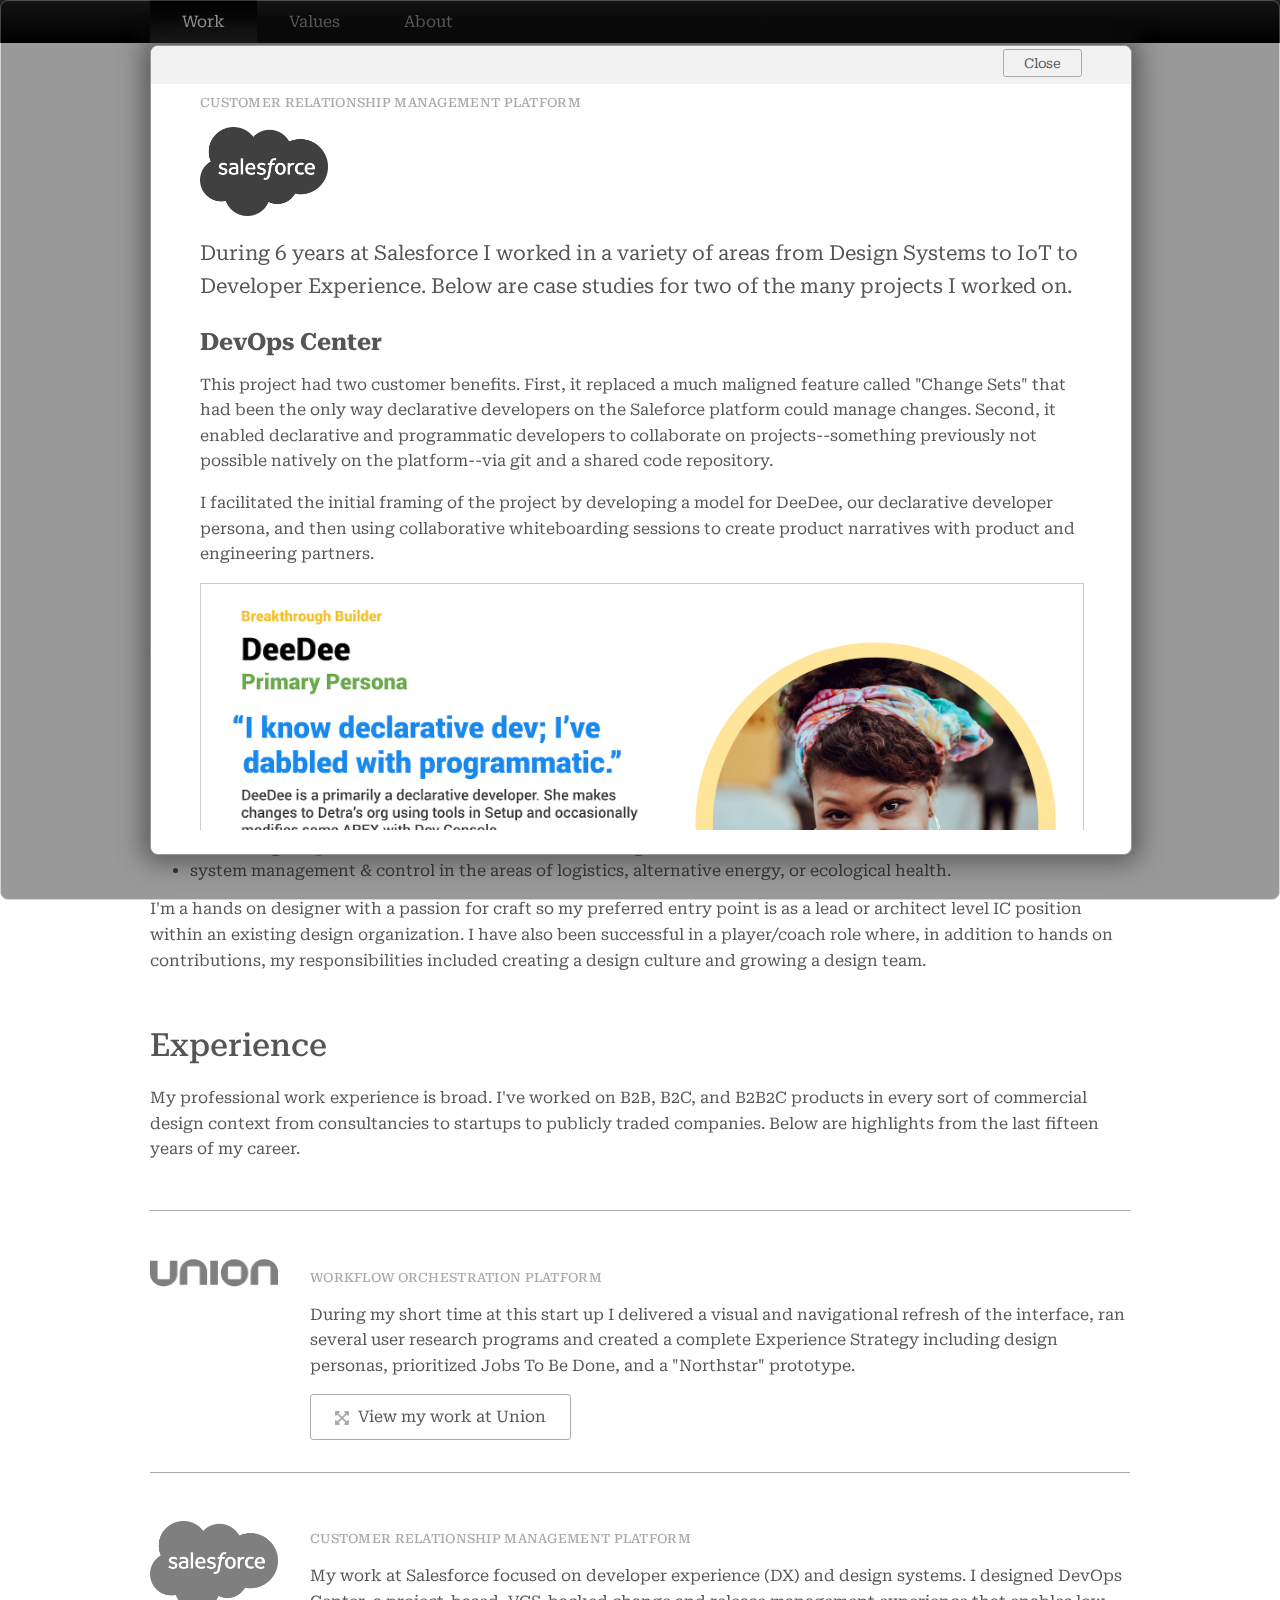
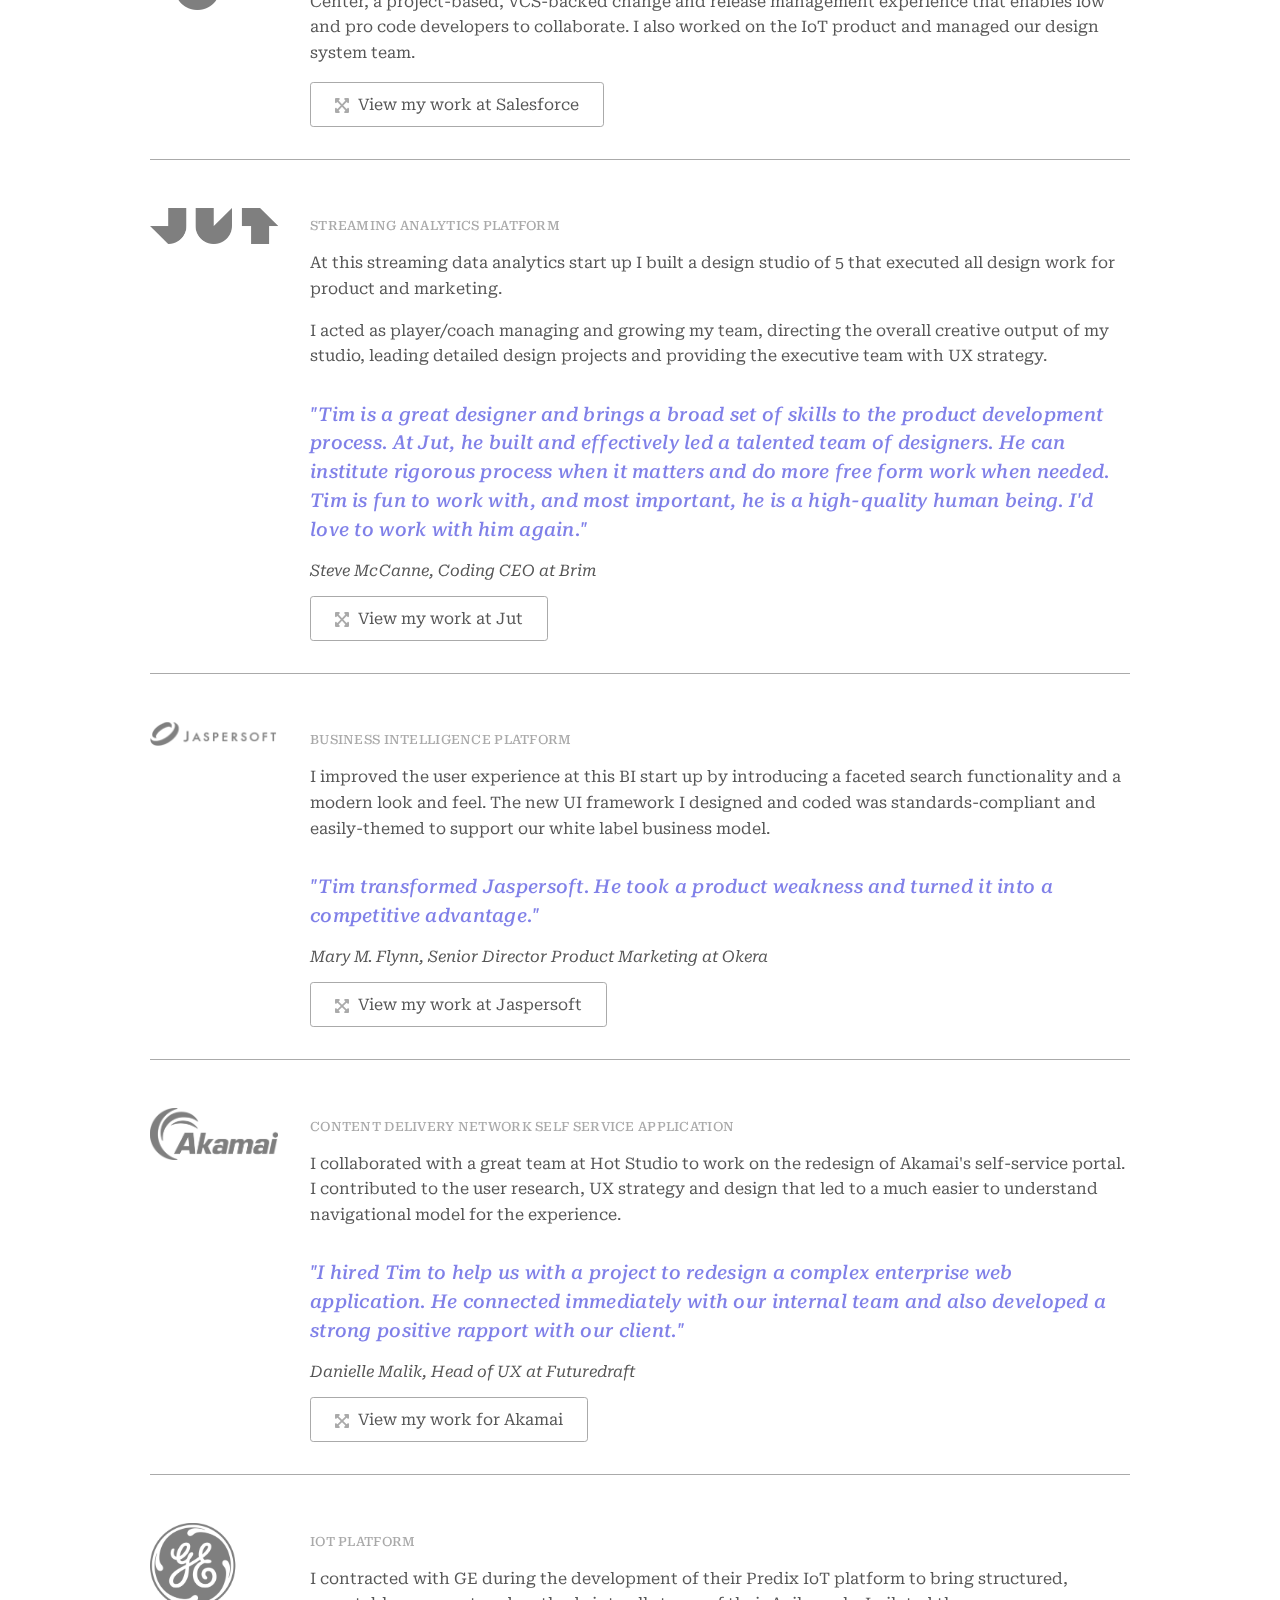
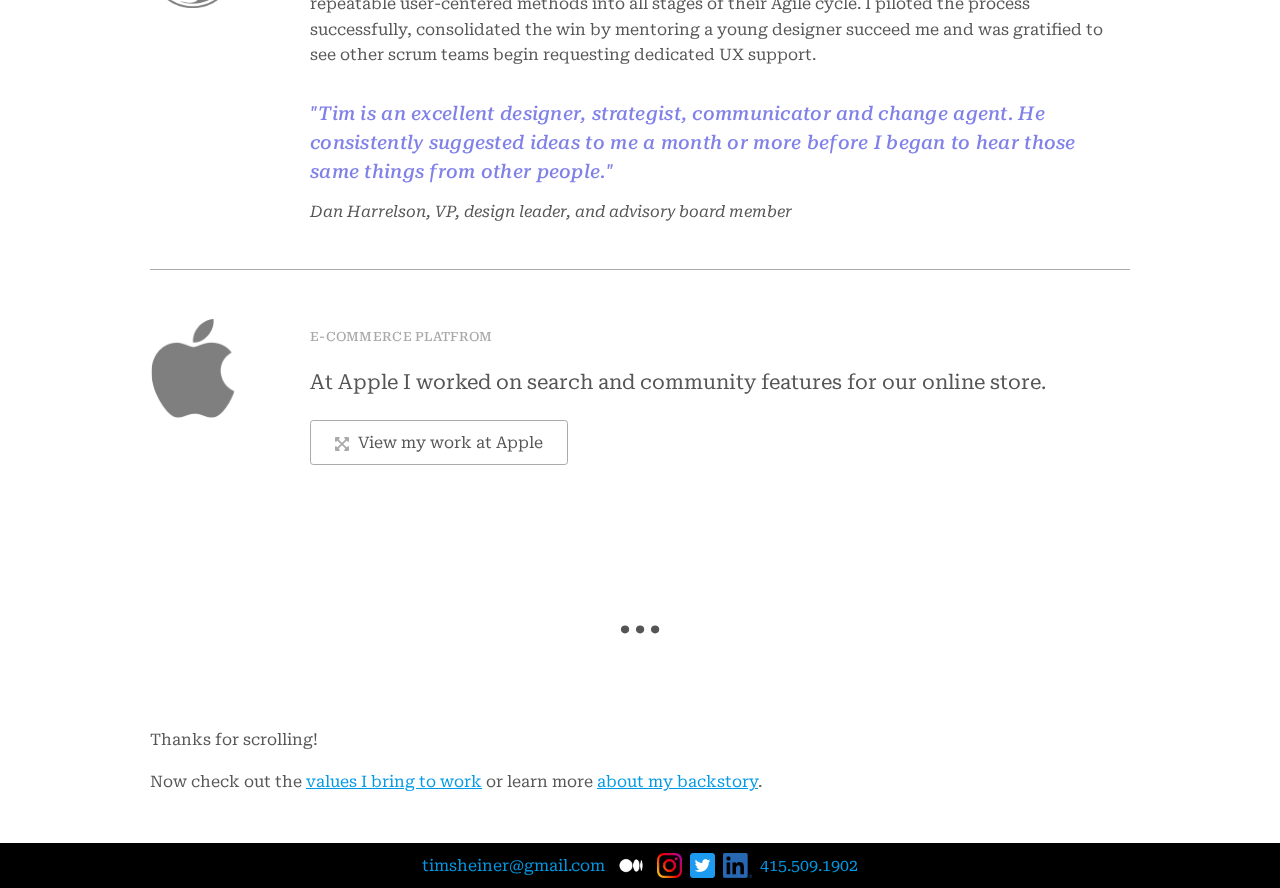
==== commit 56691669: "better illustration spacing, updated DevOps Center story" ====
--- a/index.html
+++ b/index.html
@@ -80,7 +80,7 @@
                 </div>
             </div>
             <div class="details">
-                <input id="details-union" type="checkbox" checked name="modal" tabindex="1">
+                <input id="details-union" type="checkbox" name="modal" tabindex="1">
                 <label for="details-union"><img class="expand" src="img/expand-svgrepo-com.svg"> View my work at Union</label>
                 <div class="details__overlay">
                     <header><div class="column"><label for="details-union">Close</label></div></header>
@@ -162,7 +162,7 @@
                 </div>
             </div>
             <div class="details">
-                <input id="details-salesforce" type="checkbox" name="modal" tabindex="1">
+                <input id="details-salesforce" type="checkbox" checked name="modal" tabindex="1">
                 <label for="details-salesforce"><img class="expand" src="img/expand-svgrepo-com.svg"> View
                     my work at Salesforce </label>
                 <div class="details__overlay">
@@ -173,65 +173,45 @@
                         <div class="column">
                             <h2>Customer Relationship Management Platform</h2>
                             <img class="logo" src="img/logo_salesforce.png">
-                            <p class=""lead">At Salesforce I have worked on several aspects of our Platform offering. Here are two case studies.</p>
-                            <h3>Developer Experience</h3>
-                            <p>My focus has been on enabling low code and pro code developers to collaborate.</p>
-                            <p> I brought people together to workshop needs and expectations.
-                            </p>
-                            <div class="bezel illustration">
-                                
-                                <img src="img/salesforce_whiteboarding.png"><p class="caption">Structuring ideas at the whiteboard.</p>
-                            </div>
-                            <p> I played a central role in formalizing "projects" as the organizing principle for all development work.</p>
-                            <div class="bezel illustration">
-                                
-                                <img src="img/salesforce_projects.png"><p class="caption">I told stories that connected with stakeholders.</p>
-                            </div>
-                            <p>I facilitated, through research and presentation, my team's understanding of our customers.</p>
-                            <div class="bezel illustration">
-                                
-                                <img src="img/salesforce_persona.png"><p class="caption">Everyone on the team tells stories about personas.</p>
-                            </div>
-                            <p>I visualized the handoffs between DeeDee's GUI and the version control system as a user journey.</p>
-                            <div class="bezel illustration">
-                                
-                                <img src="img/salesforce_doce_events.png"><p class="caption">Handoffs connect layers of experience.</p>
-                            </div>
-                            <p>I created happy path and error models for each workflow.</p>
-                            <div class="bezel illustration">
-                                
-                                <img src="img/salesforce_doce_workflows.png"><p class="caption">Workflows are short, repeating stories with constrained branch points.</p>
-                            </div>
-                            <p> Using the Salesforce Lightning Design System I then designed a custom app with 3 primary workflows.</p>
-                            <dl>
-                                <dt>Change Management</dt>
-                                <dd>moving changes from a development environment to source control</dd>
-                                <dd>
-                                    <div class="bezel screen">
-                                        
-                                        <img src="img/salesforce_changeManagement.png" alt="a form for submitting changed metatdata"><p class="caption">Forms on Git</p>
-                                    </div>
-                                </dd>
-
-                                <dt>Release Management</dt>
-                                <dd>deploying changes from version control through a QA pipeline to production
-                                </dd>
-                                <dd>
-                                    <div class="bezel screen">
-                                        
-                                        <img src="img/salesforce_doce_pipeline.png" alt="a kanban arrangement of release stages and work items"><p class="caption">Every persona appreciates a visual view of the release pipeline!</p>
-                                    </div>
-                                </dd>
-
-                                <dt>Audit</dt>
-                                <dd>reviewing a searchable timeline of all activity history</dd>
-                                <dd>
-                                    <div class="bezel screen">
-                                        
-                                        <img src="img/salesforce_doce_activity.png"><p class="caption">Everyone can see what happened.</p>
-                                    </div>
-                                </dd>
-                            </dl>
+                            <p class="lead">During 6 years at Salesforce I worked in a variety of areas from Design Systems to IoT to Developer Experience. Below are case studies for two of the many projects I worked on.</p>
+                            <h3>DevOps Center</h3>
+                            <p>This project had two customer benefits. First, it replaced a much maligned feature called "Change Sets" that had been the only way declarative developers on the Saleforce platform could manage changes. Second, it enabled declarative and programmatic developers to collaborate on projects--something previously not possible natively on the platform--via git and a shared code repository.</p>
+                            <p>I facilitated the initial framing of the project by developing a model for DeeDee, our declarative developer persona, and then using collaborative whiteboarding sessions to create product narratives with product and engineering partners.</p>
+                            <div class="bezel illustration">
+                                <img src="img/salesforce_persona.png"><p class="caption">DeeDee was created by combining new interviews with existing research.</p>
+                            </div>
+                            <div class="bezel illustration">
+                                 <img src="img/salesforce_whiteboarding.png"><p class="caption">Shared story telling gets stakeholders on the same page</p>
+                            </div>
+                            <p>Through our framing work it became clear we needed to make "projects" a first class object in the Salesforce system. I created a presentation to communicate the value of this concept and evangelized it with executive stakeholders.</p>
+                            <div class="bezel illustration">
+                                
+                                <img src="img/salesforce_projects.png"><p class="caption">Prior to DevOps Center, declarative developers had no way to organize work into projects</p>
+                            </div>
+                            <p>To help ensure that design, product and engineering partners where thinking about the the technical challenges in the same way, I visualized through time the synchronization between the GUI we were building for DeeDee, the CLI commands that Pedro, her programmatic developer partner would be using and the underlying git branch model.</p>
+                            <div class="bezel illustration">
+                                <img src="img/salesforce_doce_events.png">
+                                <p class="caption">A visualization of the synchronization model for DevOps Center</p>
+                            </div>
+
+                            <p>I visualized all of the product workflows to ensure we were considering all happy path and error transitions.</p>
+                            <div class="bezel illustration">
+                                
+                                <img src="img/salesforce_doce_workflows.png"><p class="caption">All product workflows began as stories about DeeDee and Pedro working together</p>
+                            </div>
+                            <p>I championed the "work item" as the central organizing principle for DevOps Center in order to provide DeeDee with an intuitive way to begin understanding the standard Agile model of software development. The work item then became a tangible way to represent the creation and movement of changes through the system.</p>
+                            <div class="bezel screen">
+                                
+                                <img src="img/salesforce_changeManagement.png" alt="a form for submitting changed metatdata"><p class="caption">The work item GUI for committing changes to source control</p>
+                            </div>
+                            <div class="bezel screen">
+                                
+                                <img src="img/salesforce_doce_pipeline.png" alt="a kanban arrangement of release stages and work items"><p class="caption">DevOps Center introduced a visual release pipeline for tracking changes, grouped by work item, from development to production</p>
+                            </div>
+                            <div class="bezel screen">
+                                
+                                <img src="img/salesforce_doce_activity.png"><p class="caption">The activity history view was critical for troubleshooting errors and building trust in the system.</p>
+                            </div>
                             <p class="ellipsis">&hellip;</p>
                             <h3>Events, Monitoring &amp; the Internet of Things</h3>
                             <p>To harmonize the work of several platfrom teams I developed a standard UX model for monitoring.</p>
--- a/css/styles.css
+++ b/css/styles.css
@@ -28,10 +28,10 @@
 }
 
 p.caption {
-    font-size: 1rem;
+    font-size: .9rem;
+    line-height: 1rem;
     font-family: 'Inconsolata', monospace;
-    /* color: #FFF; */
-    margin: 0 auto 0.5rem auto;
+    margin: 0 auto;
     width:100%;
 }
 
@@ -565,7 +565,7 @@
 .bezel {
     height: fit-content;
     position: relative;
-    margin-bottom: 1rem;
+    margin-bottom: 2rem;
 }
 
 .bezel img {
@@ -578,8 +578,7 @@
 
 .illustration .caption {
     color: inherit;
-    padding-bottom: .5rem;
-    margin: .5rem auto 1rem auto;
+    margin: 0 auto;
 }
 
 .bezel.screen img {
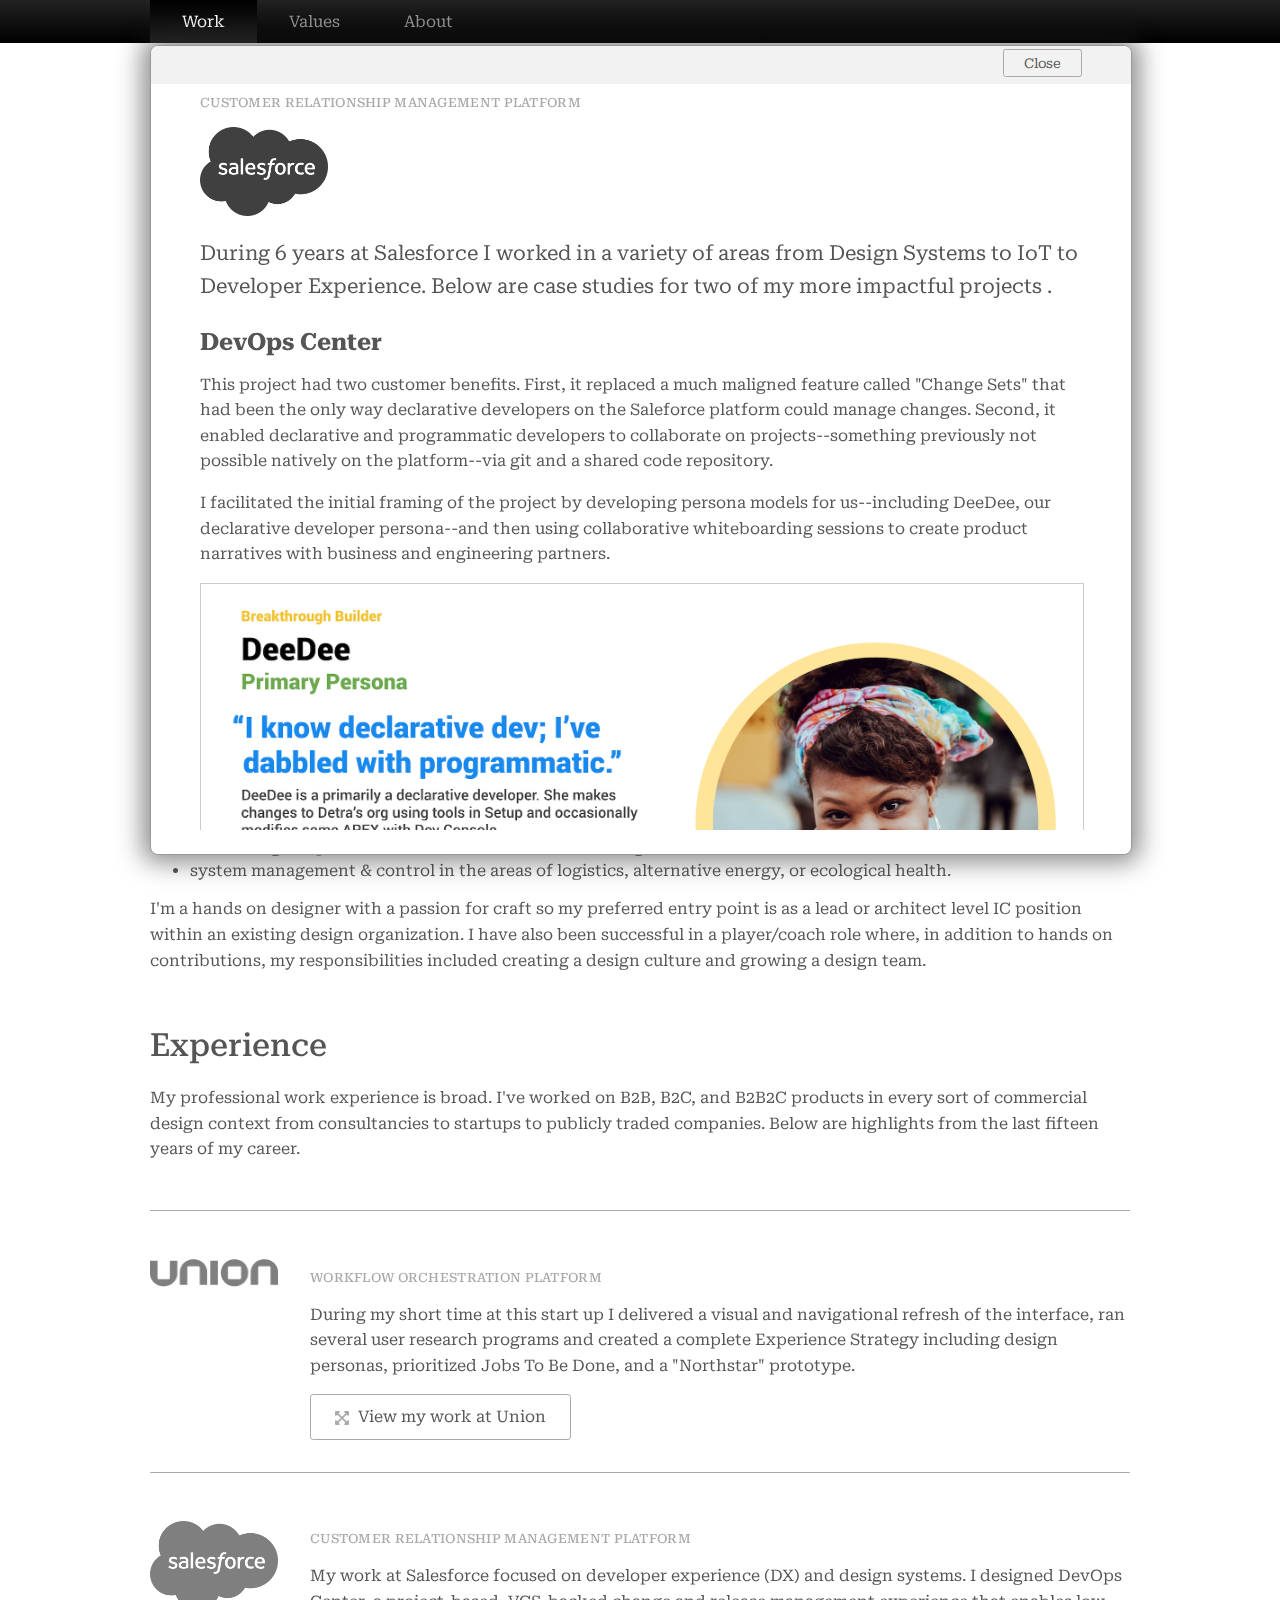
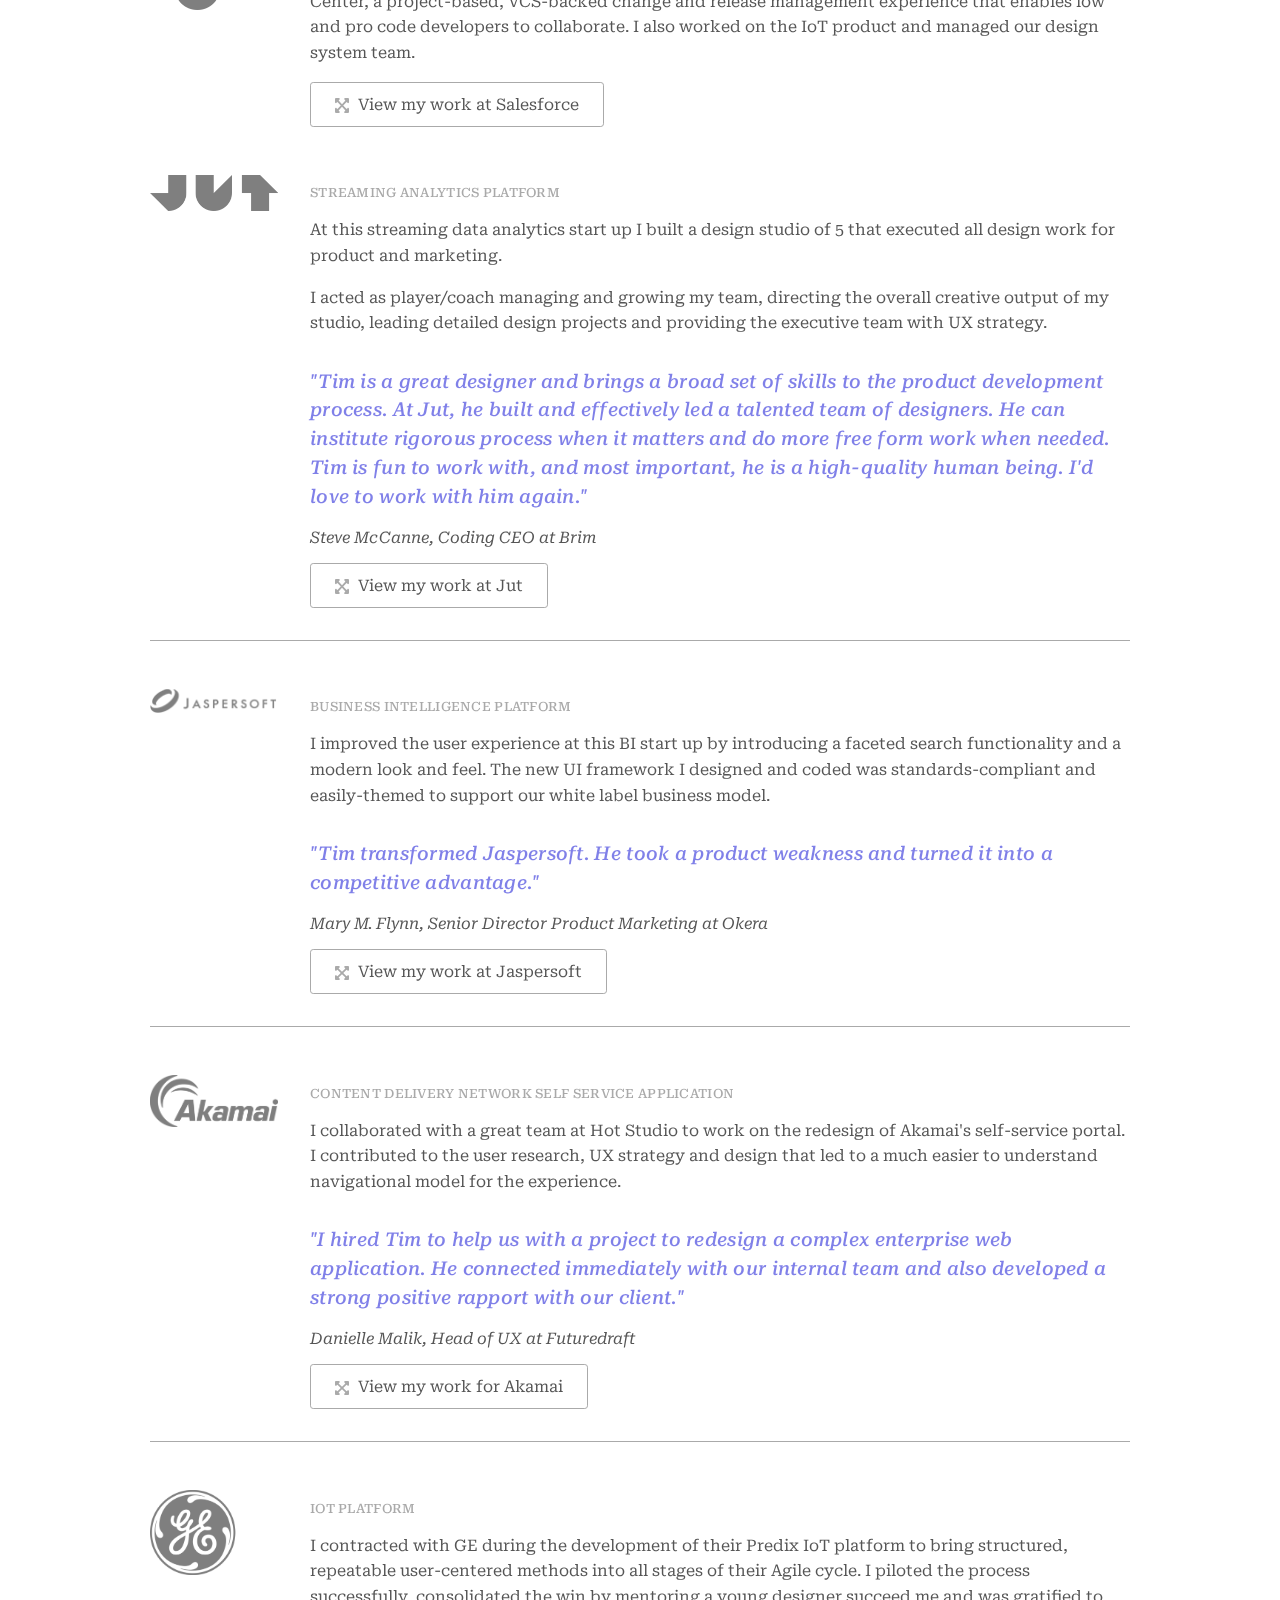
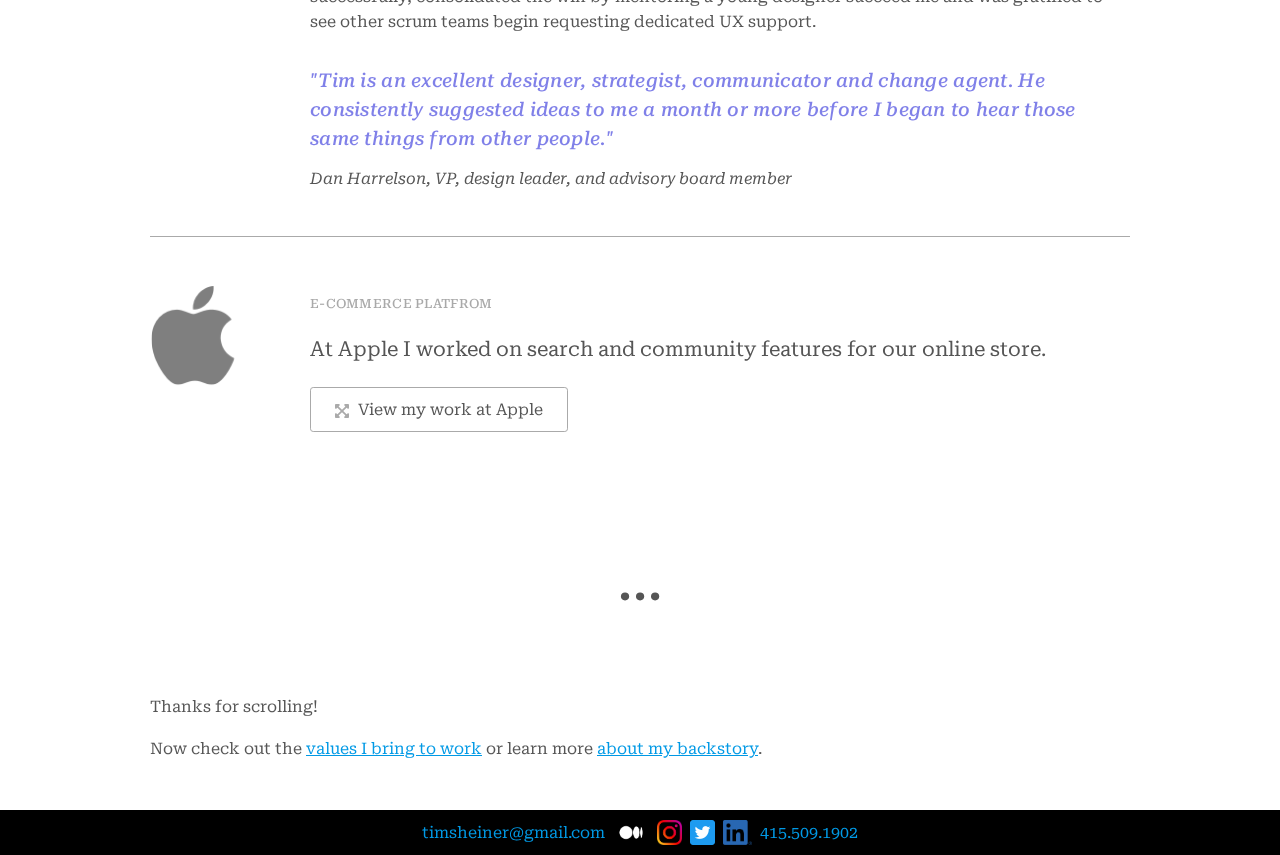
==== commit 05439b15: "updated Salesforce narrative" ====
--- a/index.html
+++ b/index.html
@@ -173,10 +173,10 @@
                         <div class="column">
                             <h2>Customer Relationship Management Platform</h2>
                             <img class="logo" src="img/logo_salesforce.png">
-                            <p class="lead">During 6 years at Salesforce I worked in a variety of areas from Design Systems to IoT to Developer Experience. Below are case studies for two of the many projects I worked on.</p>
+                            <p class="lead">During 6 years at Salesforce I worked in a variety of areas from Design Systems to IoT to Developer Experience. Below are case studies for two of my more impactful projects .</p>
                             <h3>DevOps Center</h3>
                             <p>This project had two customer benefits. First, it replaced a much maligned feature called "Change Sets" that had been the only way declarative developers on the Saleforce platform could manage changes. Second, it enabled declarative and programmatic developers to collaborate on projects--something previously not possible natively on the platform--via git and a shared code repository.</p>
-                            <p>I facilitated the initial framing of the project by developing a model for DeeDee, our declarative developer persona, and then using collaborative whiteboarding sessions to create product narratives with product and engineering partners.</p>
+                            <p>I facilitated the initial framing of the project by developing persona models for us--including DeeDee, our declarative developer persona--and then using collaborative whiteboarding sessions to create product narratives with business and engineering partners.</p>
                             <div class="bezel illustration">
                                 <img src="img/salesforce_persona.png"><p class="caption">DeeDee was created by combining new interviews with existing research.</p>
                             </div>
@@ -188,7 +188,7 @@
                                 
                                 <img src="img/salesforce_projects.png"><p class="caption">Prior to DevOps Center, declarative developers had no way to organize work into projects</p>
                             </div>
-                            <p>To help ensure that design, product and engineering partners where thinking about the the technical challenges in the same way, I visualized through time the synchronization between the GUI we were building for DeeDee, the CLI commands that Pedro, her programmatic developer partner would be using and the underlying git branch model.</p>
+                            <p>To help ensure that design, business and engineering partners were thinking about the the technical challenges in the same way, I visualized through time the synchronization between the GUI we were building for DeeDee, the CLI commands that Pedro, her programmatic developer partner would be using and the underlying git branch model.</p>
                             <div class="bezel illustration">
                                 <img src="img/salesforce_doce_events.png">
                                 <p class="caption">A visualization of the synchronization model for DevOps Center</p>
@@ -199,69 +199,80 @@
                                 
                                 <img src="img/salesforce_doce_workflows.png"><p class="caption">All product workflows began as stories about DeeDee and Pedro working together</p>
                             </div>
-                            <p>I championed the "work item" as the central organizing principle for DevOps Center in order to provide DeeDee with an intuitive way to begin understanding the standard Agile model of software development. The work item then became a tangible way to represent the creation and movement of changes through the system.</p>
+                            <p>I championed the "work item" concept as the central organizing principle for DevOps Center in order to provide DeeDee with an intuitive entry point into understanding the standard Agile model of software development. The work item then also became the tangible way to represent visually the creation and movement of changes through the system.</p>
                             <div class="bezel screen">
                                 
                                 <img src="img/salesforce_changeManagement.png" alt="a form for submitting changed metatdata"><p class="caption">The work item GUI for committing changes to source control</p>
                             </div>
                             <div class="bezel screen">
                                 
-                                <img src="img/salesforce_doce_pipeline.png" alt="a kanban arrangement of release stages and work items"><p class="caption">DevOps Center introduced a visual release pipeline for tracking changes, grouped by work item, from development to production</p>
+                                <img src="img/salesforce_doce_pipeline.png" alt="a kanban arrangement of release stages and work items"><p class="caption">A visual release pipeline for tracking changes, grouped by work item, from development to production</p>
                             </div>
                             <div class="bezel screen">
                                 
                                 <img src="img/salesforce_doce_activity.png"><p class="caption">The activity history view was critical for troubleshooting errors and building trust in the system.</p>
                             </div>
+
                             <p class="ellipsis">&hellip;</p>
-                            <h3>Events, Monitoring &amp; the Internet of Things</h3>
-                            <p>To harmonize the work of several platfrom teams I developed a standard UX model for monitoring.</p>
-                            <div class="bezel illustration">
-                                
-                                <img src="img/salesforce_monitoring_framework.png"><p class="caption">A blueprint for receiving, interpreting and responding to events of any sort.</p>
-                            </div>
-                            <p>I championed the simple but powerful idea of listing for a developer the events available directly in the UI without having to consult documentation.
-                            </p>
-                            <div class="bezel screen">
-                                
-                                <img src="img/salesforce_eventManager_actual.png"><p class="caption">People can't understand what they can't see.</p>
-                            </div>
-                            <p>I designed dashboards for security and operations management.
-                            </p>
-                            <div class="bezel screen">
-                                
-                                <img src="img/mc_securitycenter.png"><p class="caption">Security Dashboard</p>
-                            </div>
-                            <div class="bezel screen">
-                                
-                                <img src="img/mc_workcom.png"><p class="caption">Operations Dashboard</p>
-                            </div>
-                            <p>I championed a simple model showing how our IoT service could enable external events to trigger platform automation.</p>
+                            <!-- ================================================== -->
+                            <h3>IoT, Events &amp; Monitoring</h3>
+
+                            <p class="lead">Another focus area for me at Salesforce was the broad concept of monitoring, an increasinlgy important aspect of managing business operations for which Saleforce did not actually have many offerings. My work in this area began with the IoT project and then I expanded the scope from there, as described below.</p>
+
+                            <p>When I joined to the IoT project, I found that the executive leadership's focus on steady state functionality had had the side effect of the team more or less ignoring the onboarding experience. I had learned the criticality of onboarding to eventing experiences while at Jut so I decided to focus my efforts in this area. Through a consensus-building effort I managed to bring executive focus to this area and organize resources around reducing the number of set up steps from 27 when I joined down to less than 10.</p>
+                            <div class="bezel screen">
+                                
+                                <img src="img/salesforce_iot_bindEvent.png"><p class="caption">My redesign of the onboarding experience began by presenting a narrative.</p>
+                            </div>
+                            <div class="bezel screen">
+                                
+                                <img src="img/mc_iotcontext.png"><p class="caption">I re-worked the set up screen around a metaphor of connecting objects together </p>
+                            </div>
+                            <p>Debugging the orchestration logic was another huge problem area when I joined. I improved this tremendously by introducing tools to send test events, view incoming events in real time and display an activity history that showed everything the engine was doing as scrollable feed.</p>
+                            <div class="bezel screen">
+                                
+                                <img src="img/salesforce_iot_monitoring.png"><p class="caption">The Activity View made it much easier to find and debug logic errors</p>
+                            </div>
+                            <p>In order to expand the utility of the IoT feature set, I partnered with business and engineering to develop a simple UI component, called "IoT Insights" that could be placed anywhere on any Salesforce page to report current and historical events for connected objects. </p>
+                            <div class="bezel screen">
+                                
+                                <img src="img/salesforce_insights_desktop.png"><p class="caption">A great use of the Insights component was to enhance a call center support UI</p>
+                            </div>
+                            <p>After creating IoT Insights, I pursued a number of projects to increase the visibility of events on the Salesforce platform as well as enable internal feature teams to understand monitoring concepts and how they might apply to their particular features.</p>
+
+                            <p>As a first step I developed a visual model to help people understand the business processes to with event monitoring.</p>
+
+                            <div class="bezel illustration">
+                                
+                                <img src="img/salesforce_monitoring_framework.png"><p class="caption">A standard workflow for monitoring events </p>
+                            </div>
+
+                            <p>I worked to show the automation team how to incorporate event-based triggers to their offering.</p>
                             <div class="bezel illustration">
                                 
                                 <img src="img/salesforce_iot_model.png"><p class="caption">Event based connections between systems is the future.
                                 </p>
                             </div>
-                            <p>For our IoT offering I focused removing friction in from our onboarding experience.</p>
-                            <div class="bezel screen">
-                                
-                                <img src="img/salesforce_iot_bindEvent.png"><p class="caption">Onboarding best practice is to tell an engaging story about realizing value. </p>
-                            </div>
-                            <div class="bezel screen">
-                                
-                                <img src="img/mc_iotcontext.png"><p class="caption">Make IoT set up feel a little bit like playing with Legos. </p>
-                            </div>
-                            <p>I developed a strategy for making it easier to debug IoT logic that included displaying, in real time, events being received and processed.
+                            
+                            <p>I championed the simple but powerful idea of listing all available events directly in the UI instead of requiring developers to consult documentation.
                             </p>
                             <div class="bezel screen">
                                 
-                                <img src="img/salesforce_iot_monitoring.png"><p class="caption">The IoT Debugger</p>
-                            </div>
-                            <p>I worked with a team to bring IoT monitoring to call center case management.
+                                <img src="img/salesforce_eventManager_actual.png"><p class="caption">Showing people what is available triggers creativity</p>
+                            </div>
+                            <p>I designed several dashboard products that brought event monitoring to operations management. One was an entirely new feature for admins that enabled them to visualize, and create alerts on, security metrics aggregated across all the nodes in their Salesforce installation.
                             </p>
                             <div class="bezel screen">
                                 
-                                <img src="img/salesforce_insights_desktop.png"><p class="caption">Timeseries gives the case agent a view into device behavior.
-                                </p>
+                                <img src="img/mc_securitycenter.png"><p class="caption">A dashboard containing standardized metric displays is easy to 'read'</p>
+                            </div>
+                            <p>A second was a centralized command center to support Salesforce's effort to provide useful tools for addressing pandemic challenges.</p>
+                            <div class="bezel screen">
+                                
+                                <img src="img/mc_workcom.png"><p class="caption">Operations Dashboard</p>
+                            </div>
+                            
+                            
                             </div>
 
                             <!-- </div> -->
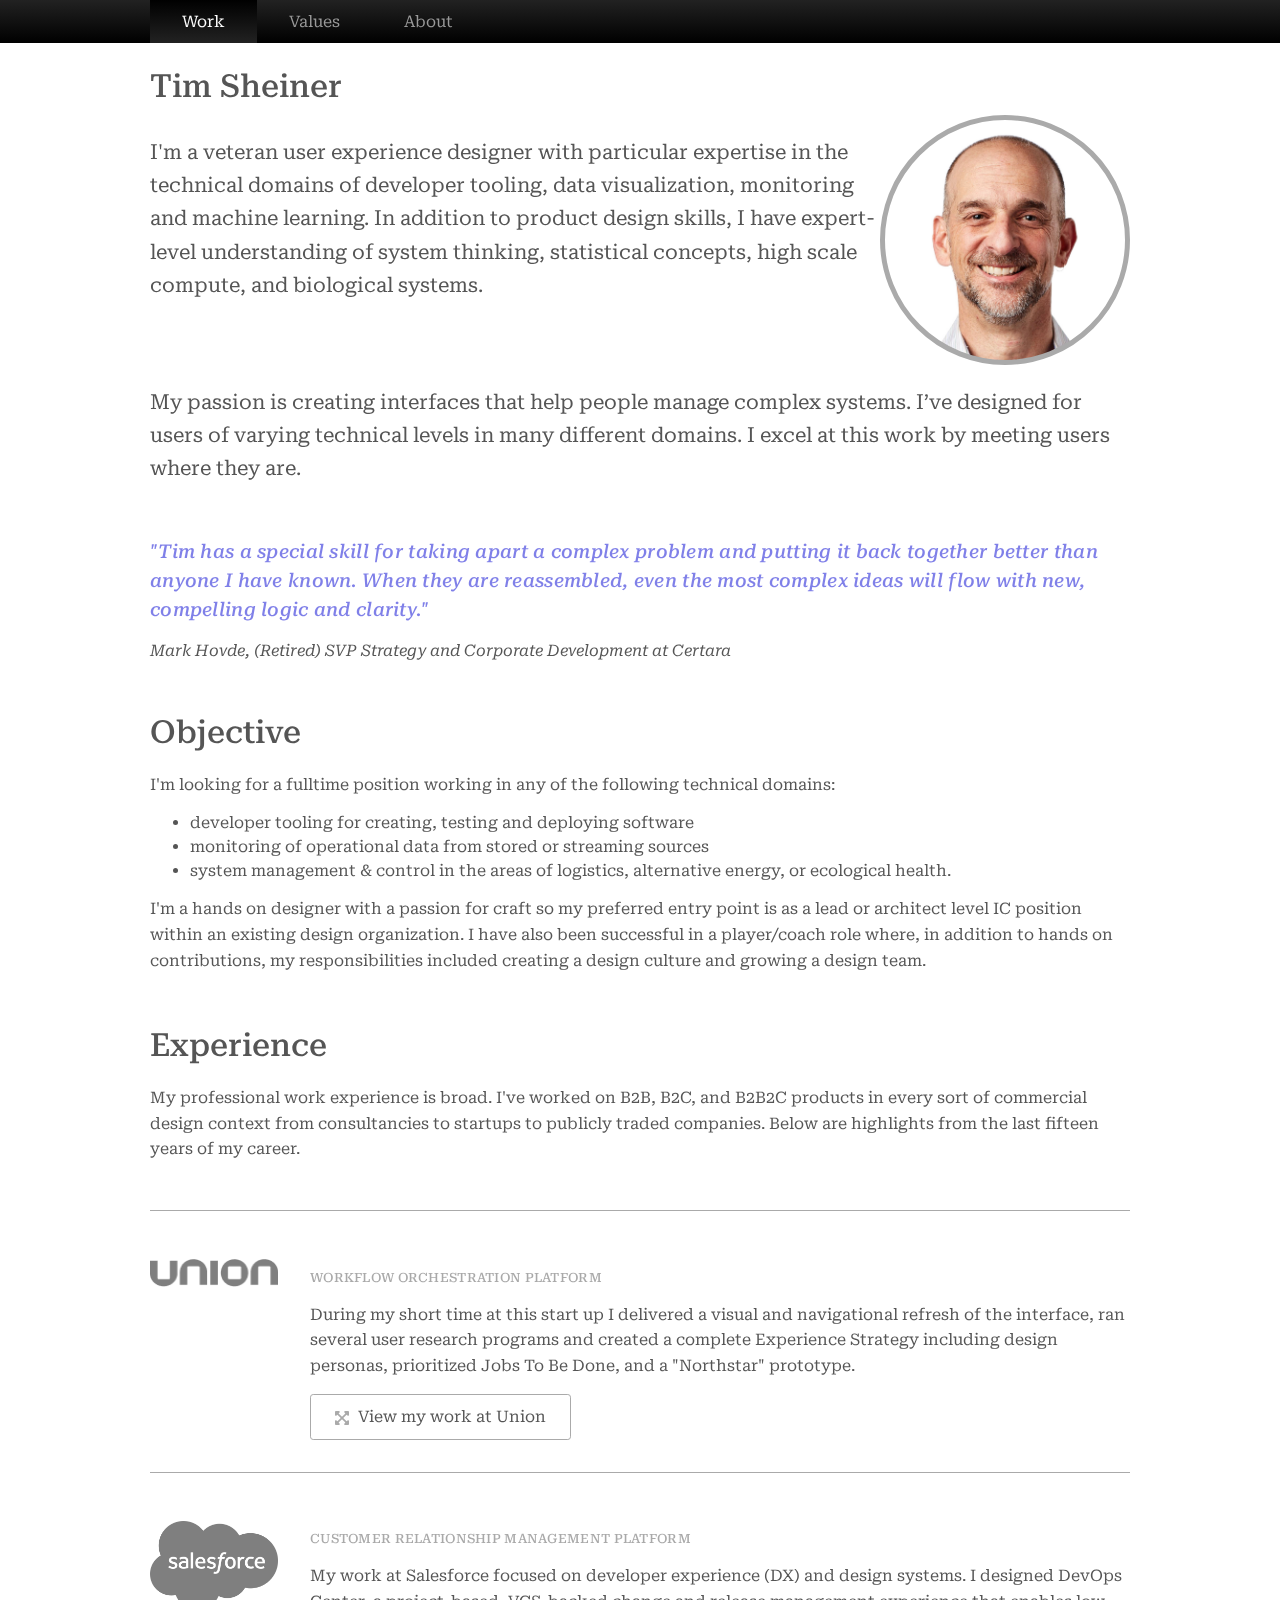
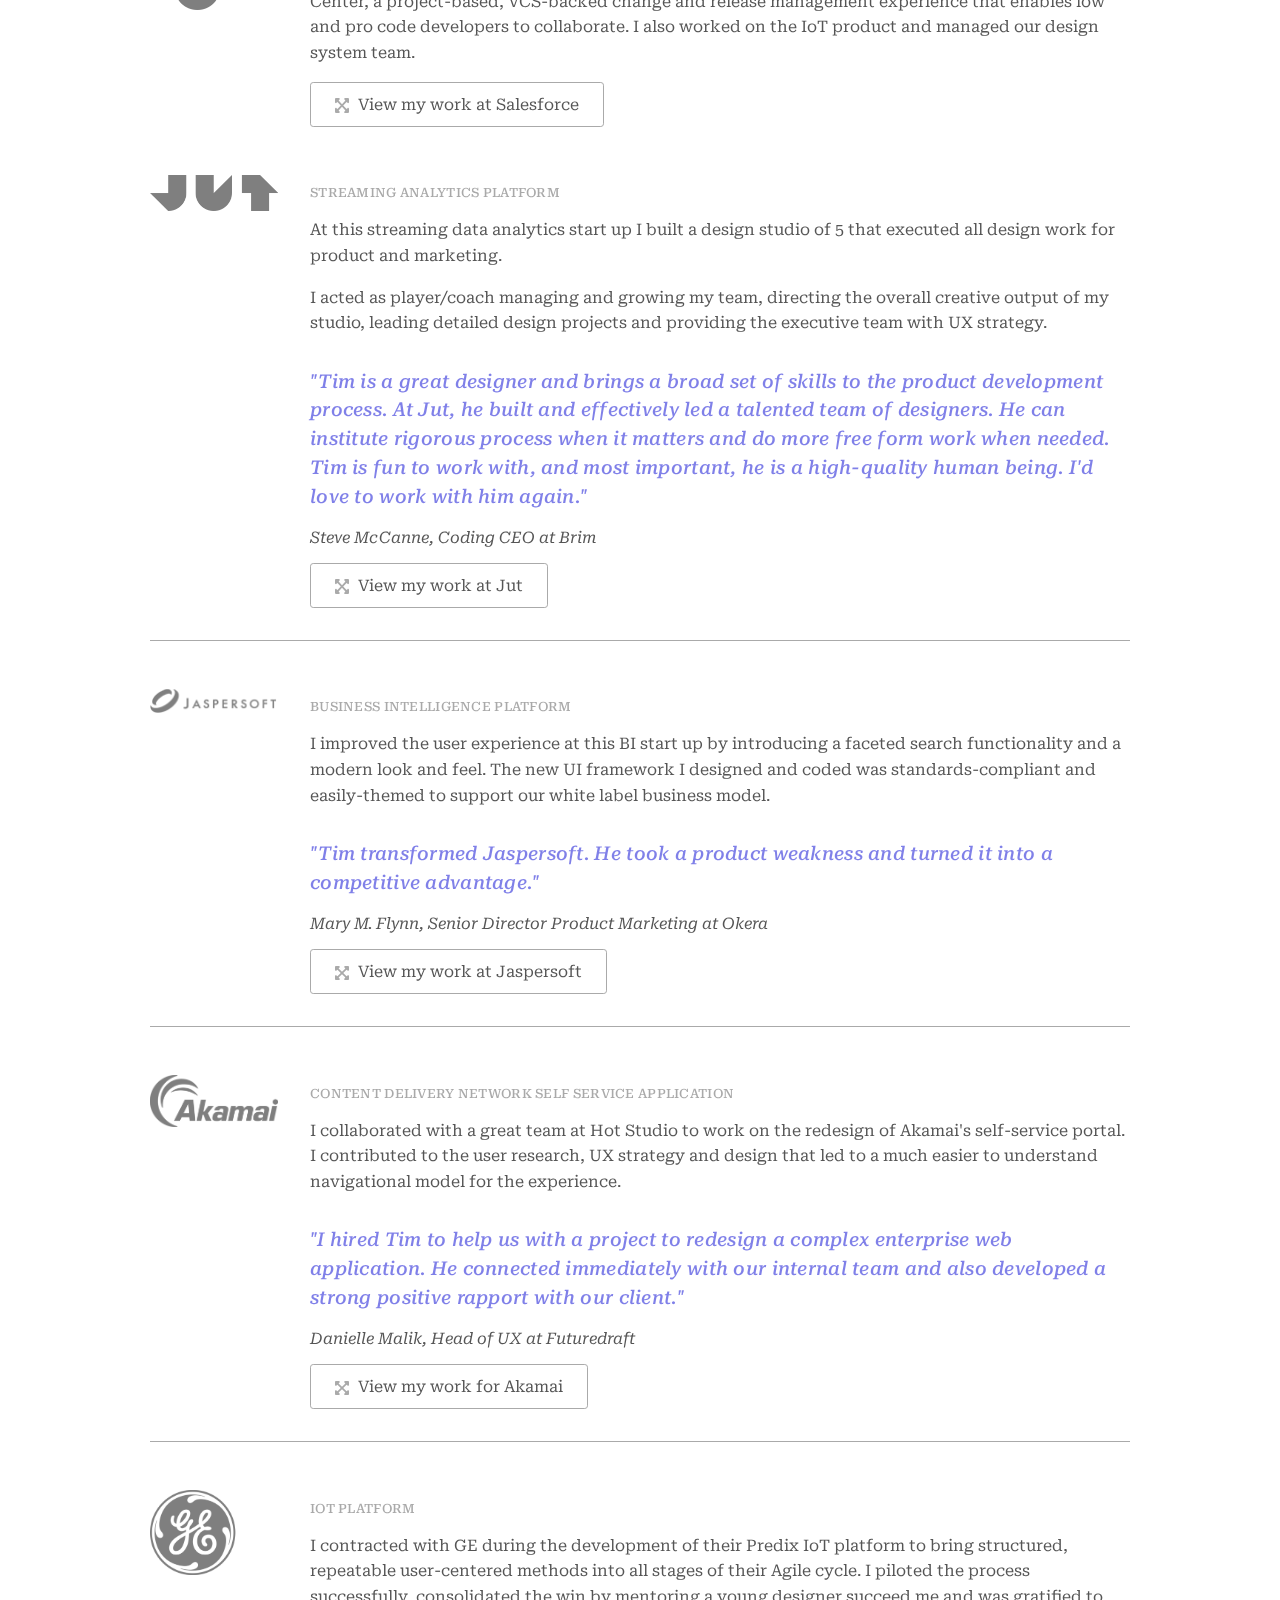
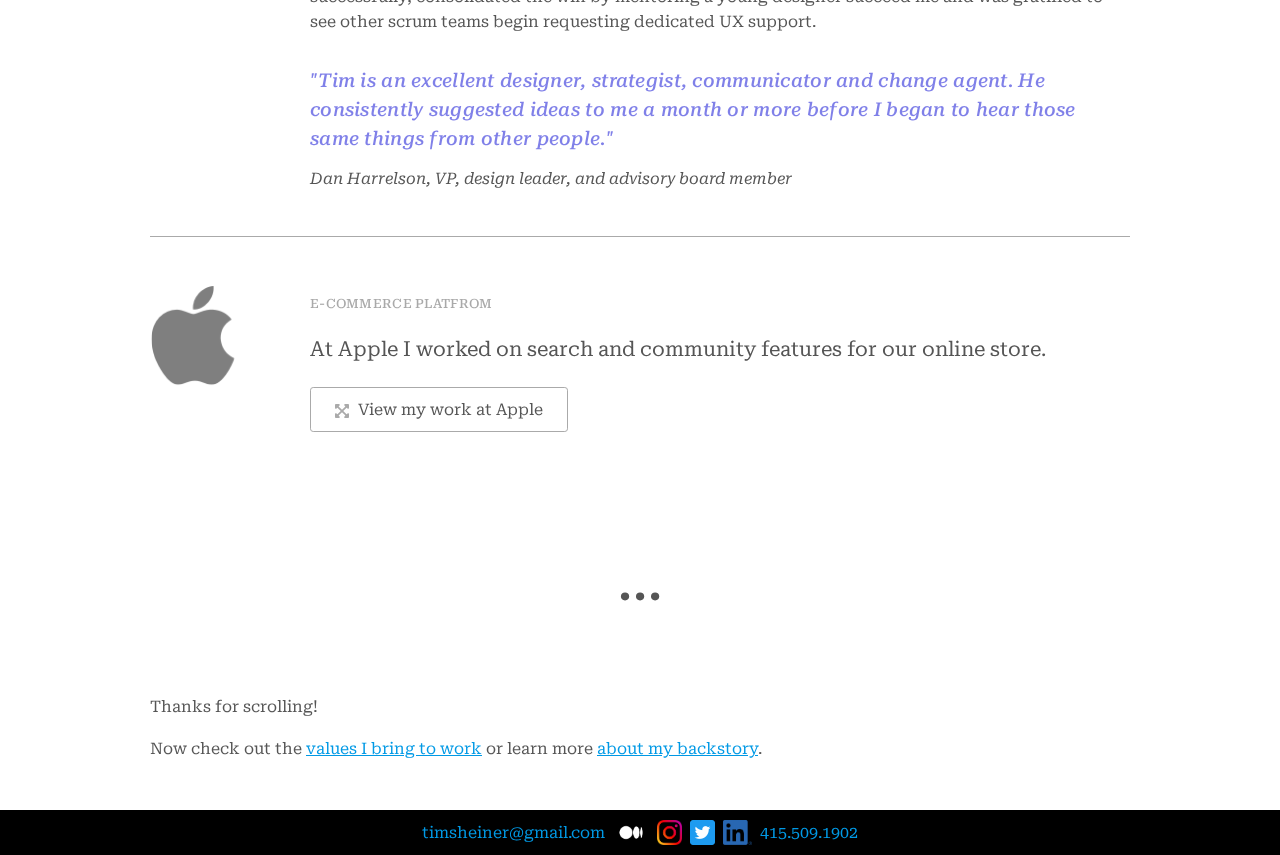
==== commit 1c2e17e8: "updated Salesforce narrative" ====
--- a/index.html
+++ b/index.html
@@ -162,7 +162,7 @@
                 </div>
             </div>
             <div class="details">
-                <input id="details-salesforce" type="checkbox" checked name="modal" tabindex="1">
+                <input id="details-salesforce" type="checkbox" name="modal" tabindex="1">
                 <label for="details-salesforce"><img class="expand" src="img/expand-svgrepo-com.svg"> View
                     my work at Salesforce </label>
                 <div class="details__overlay">
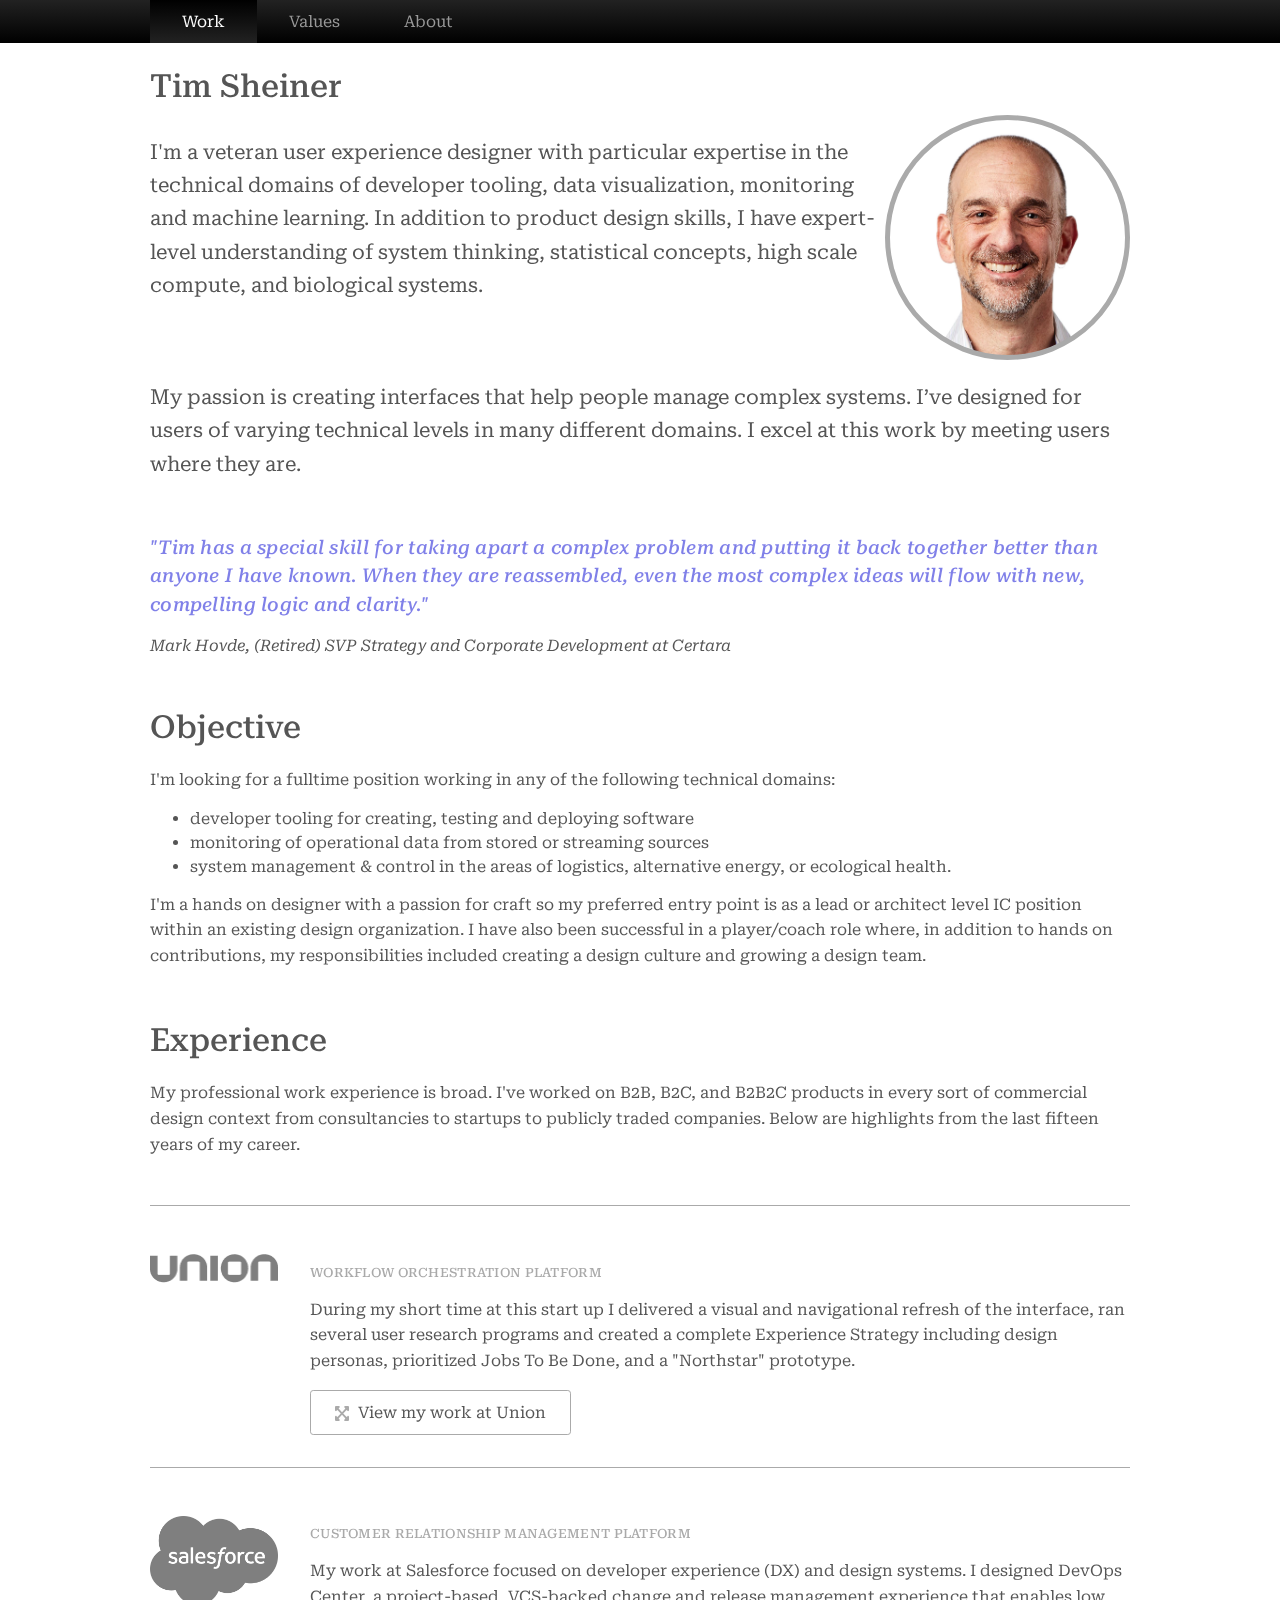
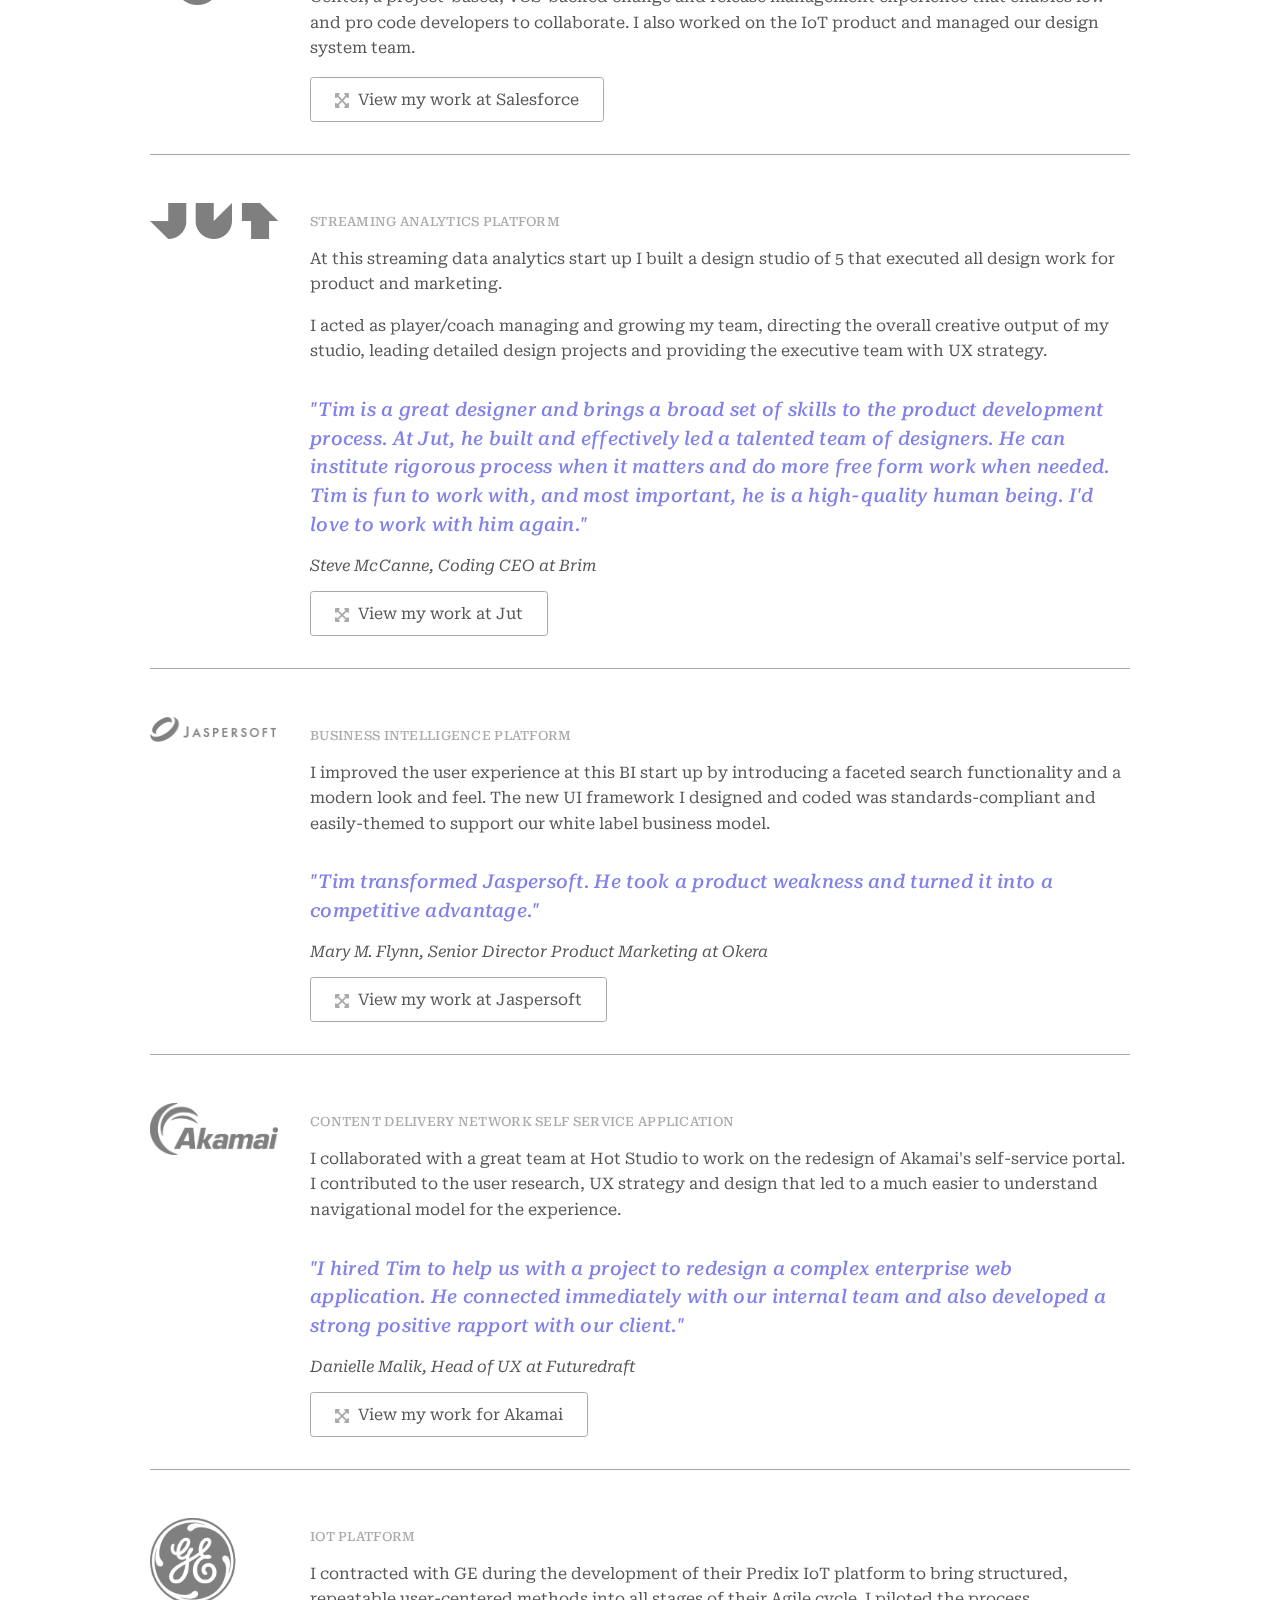
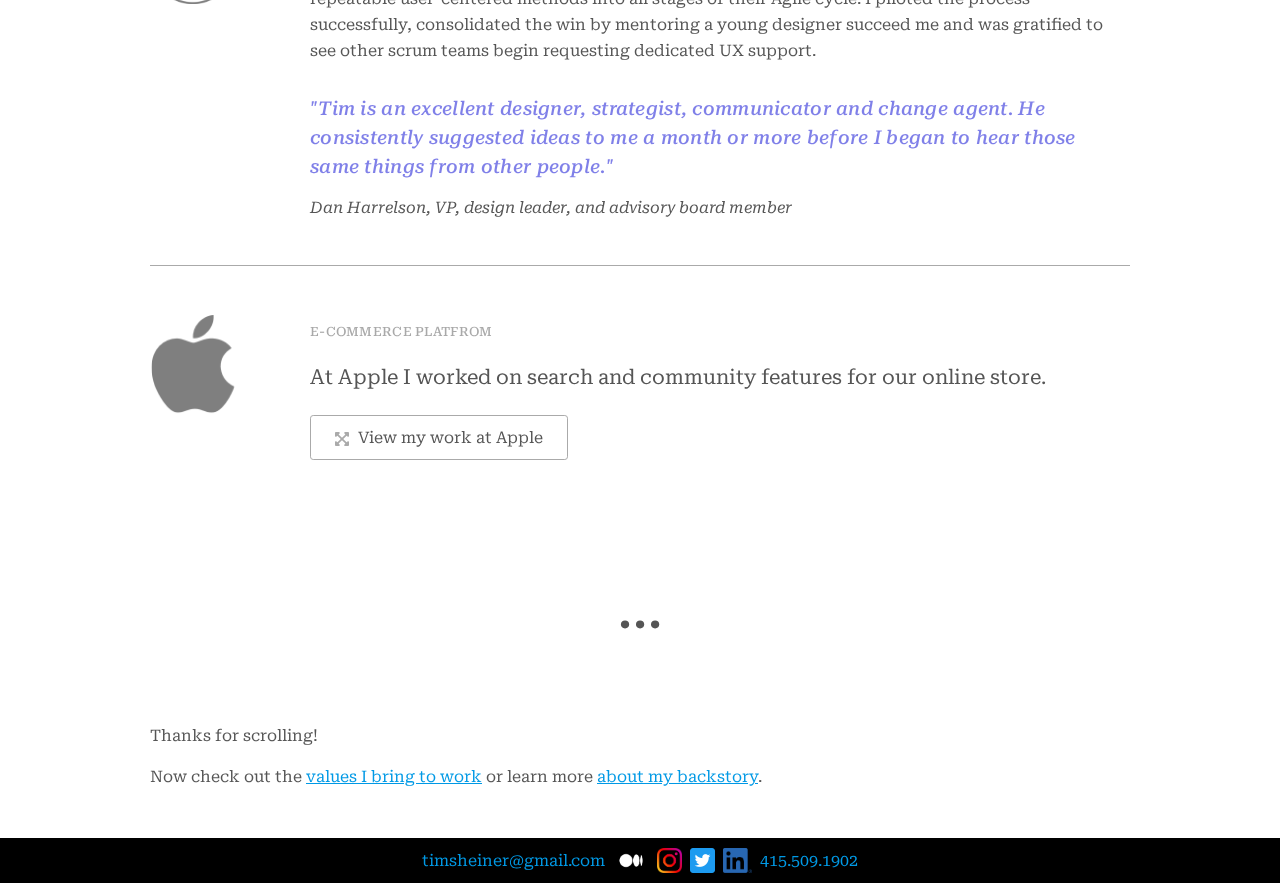
==== commit d69388b9: "remove extra div" ====
--- a/index.html
+++ b/index.html
@@ -271,11 +271,6 @@
                                 
                                 <img src="img/mc_workcom.png"><p class="caption">Operations Dashboard</p>
                             </div>
-                            
-                            
-                            </div>
-
-                            <!-- </div> -->
                         </div>
                     </div>
                 </div>
--- a/css/styles.css
+++ b/css/styles.css
@@ -644,6 +644,7 @@
 
 .quarter {
     flex-basis: 24%;
+    flex-grow: unset;
 }
 
 .threequarter {
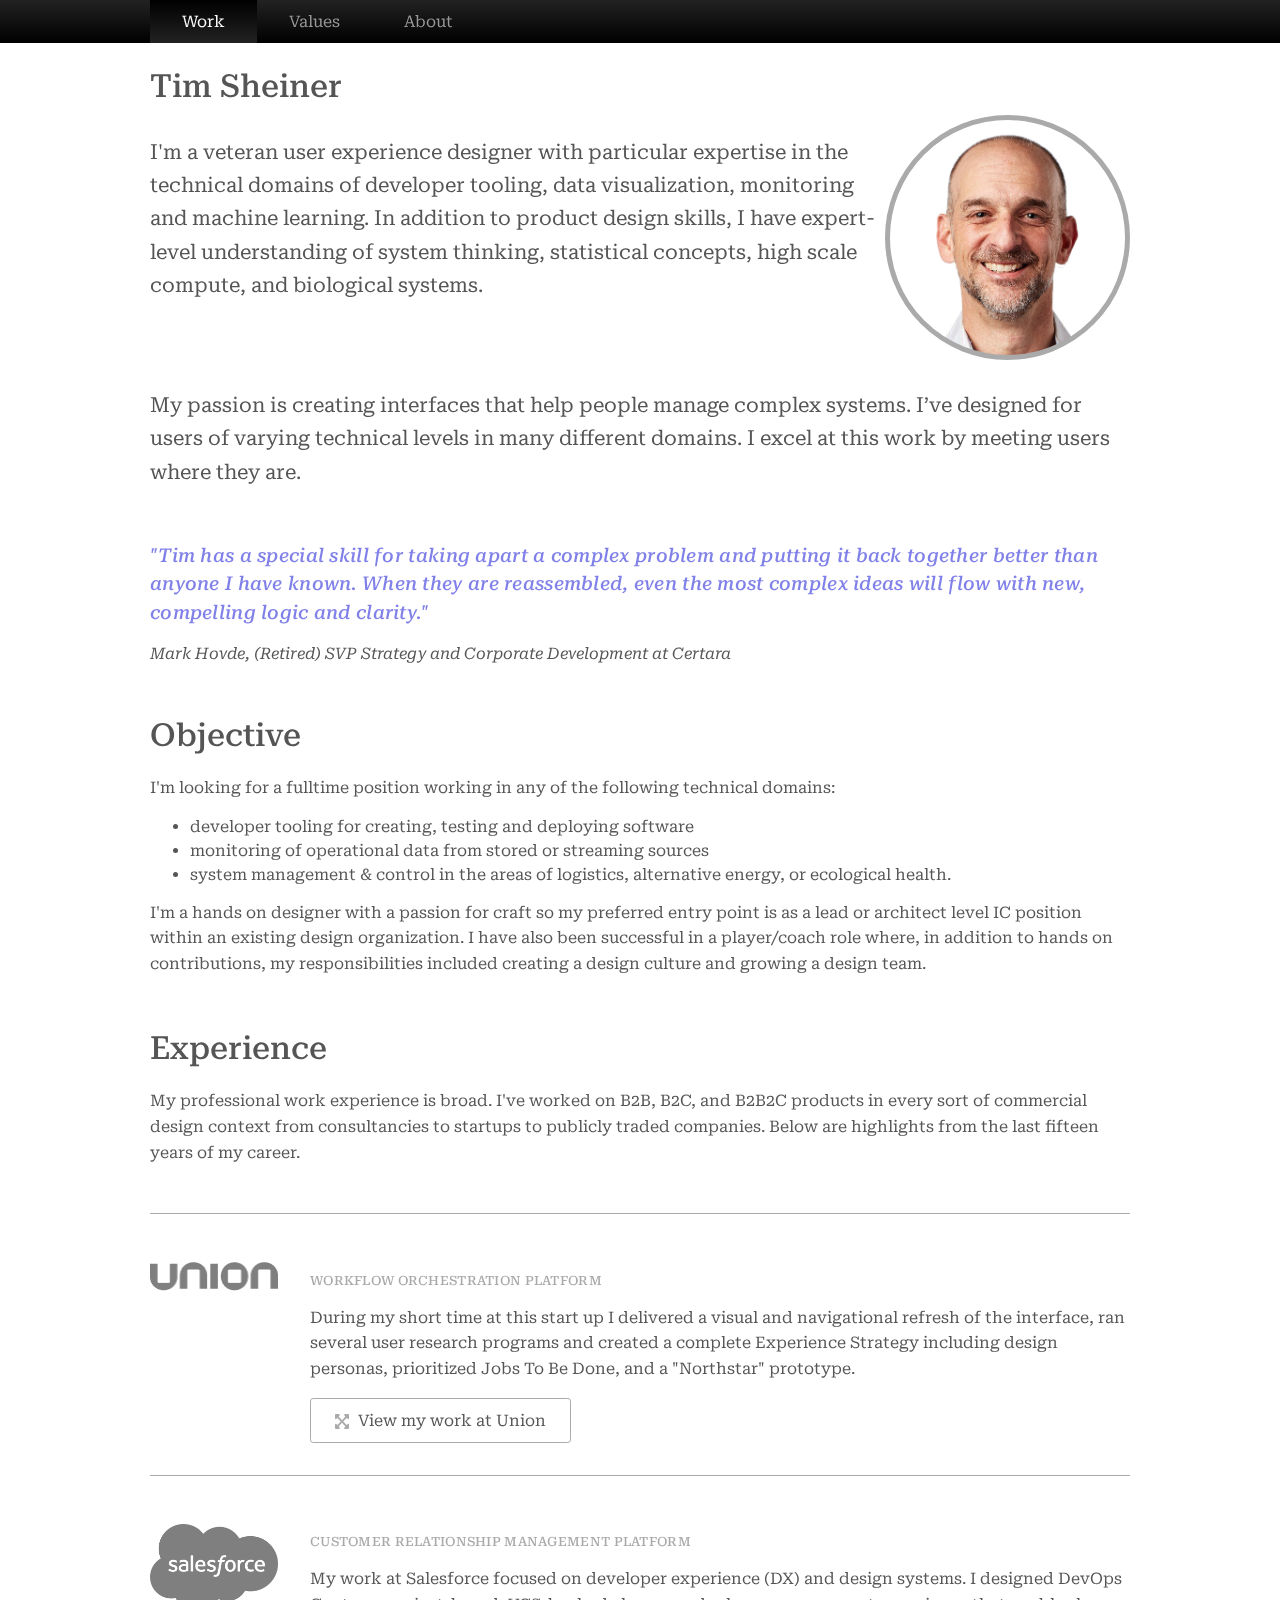
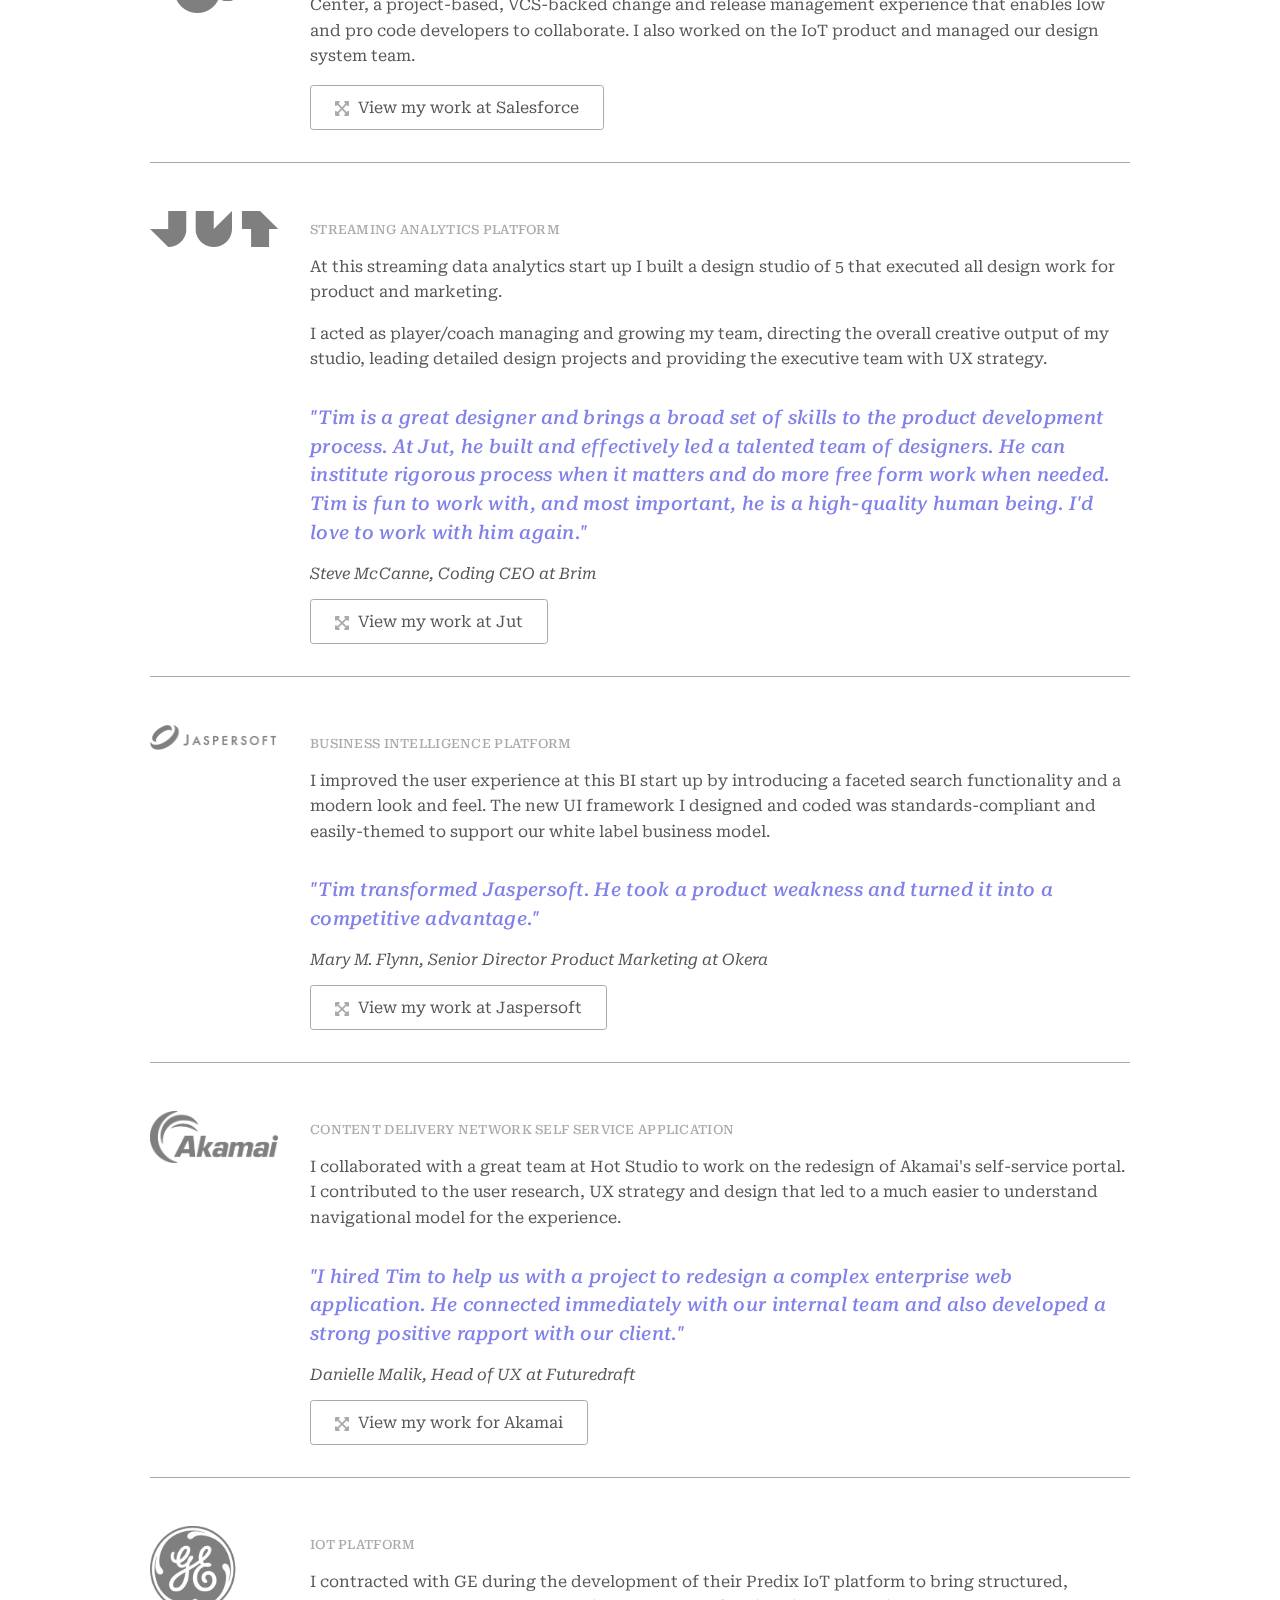
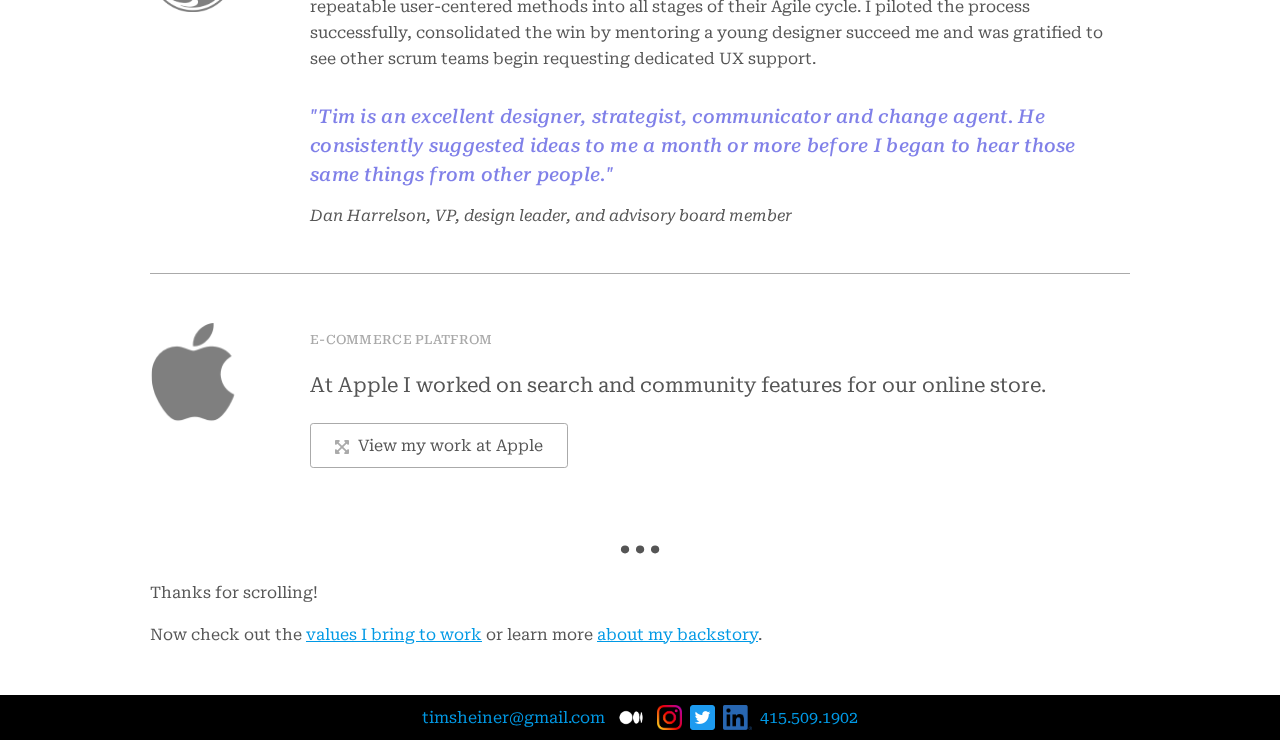
==== commit cc8ced65: "more minor fixes" ====
--- a/index.html
+++ b/index.html
@@ -142,7 +142,7 @@
                             </div>
                             <h3>Step 3 - Separate</h3>
                             <p>The delivery of these assets marked the end of my Union story. The company founders were pleased with my strategic work, but unwilling to implement the <a href="https://medium.com/the-effective-designer/this-is-how-product-development-works-95109dcf065d">the way of working</a> that had been part of my hiring conversation. I wish the team the best and am grateful for the learning about distributed systems, Kubernetes and orchestration workflows I gained during my time with them.</p>
-                            <p></p>
+                            <p class="ellipsis">&hellip;</p>
                         </div>
                     </div>
 
@@ -271,6 +271,7 @@
                                 
                                 <img src="img/mc_workcom.png"><p class="caption">Operations Dashboard</p>
                             </div>
+                            <p class="ellipsis">&hellip;</p>
                         </div>
                     </div>
                 </div>
@@ -312,16 +313,16 @@
                                 blogs I led the founders through the process of creating personas.</p>
                             <div class="flex-container bezel illustration">
                                 
-                                <img src="img/jut_kyle.png"><p class="caption">I drove the research and development of Kyle, our primary persona.
-                                </p>
+                                <img src="img/jut_kyle.png">
+                                <p class="caption">I drove the research and development of Kyle, our primary persona </p>
                             </div>
                             <p>I helped the founders structure their DevOps vision by introducing them to the notion of "design by story telling," using both text and visual formats.</p>
                             <div class="bezel illustration">
-                                <p class="caption">Every design begins with a story. </p>
                                 <div class="wrapper">
                                     <div class="flex-item"><img src="img/jut_kyle-story.png"></div>
                                     <div class="flex-item"><img src="img/jut_whiteboard-workflow.png"></div>
                                 </div>
+                                <p class="caption">Every design begins with a story</p>
                             </div>
                             <p>These promising beginnings led to a collaboration with a CDN provider as a design partner. This relationship resulted in a well received prototype that gave Kyle a visual overview of all the event traffic on his
                                 network, combined with a simple mechanism for filtering to the events coming from particular logical or physical nodes during a particular time window. Kyle (that is, real people like persona Kyle) thought it
@@ -339,12 +340,12 @@
                             <p>To visualize the options I organized a sketching session where I asked 3 teams to sketch the same 6 steps in a workflow, but using 3 different interaction models. The result was an "apples to apples to apples" visual
                                 comparison of the different strategies.</p>
                             <div class="flex-container bezel illustration">
-                                <p class="caption">Three versions of the same story.</p>
                                 <div class="wrapper">
                                     <div class="flex-item"><img src="img/jut_sketch_ide.png"></div>
                                     <div class="flex-item"><img src="img/jut_sketch-notebook.png"></div>
                                     <div class="flex-item"><img src="img/jut_sketch_search.png"></div>
                                 </div>
+                                <p class="caption">Three possible UX models</p>
                             </div>
                             <p>And here the team made a critical, and classic, mistake: the decision was to create an experience, midway between an IDE and a Notebook, that would be most useful to our internal team that needed a tool to write,
                                 test and debug the new syntax they were creating.</p>
@@ -369,18 +370,19 @@
                             <p>Meanwhile I used visual modeling techniques at various levels of abstraction to catalyze internal consensus about the system we were building.
                             </p>
                             <div class="bezel illustration">
-                                <p class="caption">Part of UX strategy is aligning the team on visual concepts
-                                </p>
                                 <div class="wrapper">
                                     <div class="flex-item"><img src="img/jut_architecture.png"></div>
                                     <div class="flex-item"><img src="img/jut_tech-architecture.png"></div>
                                 </div>
+                                <p class="caption">Part of UX strategy is aligning the team on visual concepts
+                                </p>
                             </div>
                             <p>I focused intensely on ensuring we had alignement on our object model and the words we used to describe the concepts in our system.</p>
                             <div class="bezel illustration">
+                                
+                                <div class="flex-item"><img src="img/jut_terminology.png"></div>
                                 <p class="caption">No project succeeds without shared terminology.
                                 </p>
-                                <div class="flex-item"><img src="img/jut_terminology.png"></div>
                             </div>
                             <p>I extended the scope of UX beyond the GUI by designing our charting syntax.</p>
                             <div class="bezel screen">
@@ -389,11 +391,12 @@
                             </div>
                             <p>Meanwhile my energy, can-do attitude and work ethic created trust with the founders who responded with a promotion and budget to grow my design team.</p>
                             <div class="bezel illustration">
-                                <p class="caption">Scenes from a charette at my house</p>
+                                
                                 <div class="wrapper">
                                     <div class="flex-item"><img src="img/jut_pete.jpg"></div>
                                     <div class="flex-item"><img src="img/jut_sajAnd.jpg"></div>
                                 </div>
+                                <p class="caption">Scenes from a charette at my house</p>
                             </div>
                             <h3>Hello World!</h3>
                             <p>All of this design work, plus some truly amazing engineering, enabled the team to release an extremely powerful tool for analyzing and visualizing streaming data. At least, powerful if you were one of the ~30 people
@@ -417,11 +420,12 @@
                                 <img src="img/jut_brandguidelines.png"><p class="caption">Brand Guidelines</p>
                             </div>
                             <div class="bezel illustration">
-                                <p class="caption">Marketing Cutsheets</p>
+                                
                                 <div class="wrapper">
                                     <div class="flex-item"><img src="img/jut_cutsheet1.png"></div>
                                     <div class="flex-item"><img src="img/jut_cutsheet2.png"></div>
                                 </div>
+                                <p class="caption">Marketing Cutsheets</p>
                             </div>
 
                             <p>Unfortunately, none of this great work could make up for the fact that a product strategy of "you need to learn a new programming language" was a non-starter. Juttle was amazing, but because of the time that had
@@ -430,11 +434,12 @@
                             <p>My response was to go back to the beginning and make the case for creating a productized version of the search-based diagnostic experience we'd prototyped originally. I took on the role of product manager, and wrote
                                 a product brief complete with hi-res wireframes.</p>
                             <div class="bezel illustration">
-                                <p class="caption">Product Brief</p>
+                                
                                 <div class="wrapper">
                                     <div class="flex-item"><img src="img/jut_searchBrief1.png"></div>
                                     <div class="flex-item"><img src="img/jut_searchBrief2.png"></div>
                                 </div>
+                                <p class="caption">Product Brief</p>
                             </div>
                             <p>On the strength of this proposal I got one engineering resources to help me build an MVP. Interestingly the "platform" strategy showed its strength because using only Juttle and the Jut design system we were able
                                 to create a functional application extremely quickly.</p>
@@ -486,12 +491,14 @@
                                     <img src="img/jasperServerRedesign-2.png"><p class="caption">I introduced a faceted search experience.</p>
                                 </div>
                                 <div class="bezel screen">
-                                    <p class="caption">The themeable front end framework I built supported our white label business model.</p>
+                                    
                                     <div class="wrapper twoUp">
                                         <div class="flex-item"><img src="img/JIF-left.png"></div>
                                         <div class="flex-item"><img src="img/JIF-right.png"></div>
                                     </div>
-                                </div>
+                                    <p class="caption">The themeable front end framework I built supported our white label business model.</p>
+                                </div>
+                                <p class="ellipsis">&hellip;</p>
                             </div>
                     </div>
                 </div>
@@ -529,6 +536,7 @@
                                     
                                     <img src="img/luna_small.jpg"><p class="caption">CDN Monitoring and Configuration.</p>
                                 </div>
+                                <p class="ellipsis">&hellip;</p>
                             </div>
                     </div>
 
@@ -579,6 +587,7 @@
                                 <div class="bezel screen">
                                     <img src="img/apple_reviews.png">
                                 </div>
+                                <p class="ellipsis">&hellip;</p>
                             </div>
                     </div>
 
--- a/css/styles.css
+++ b/css/styles.css
@@ -141,7 +141,8 @@
     width: 100%;
     text-align: center;
     font-size: 4rem;
-    ;
+    margin: 0 auto;
+    line-height: 1;
 }
 
 .expand {
@@ -596,10 +597,10 @@
     display: flex;
 }
 
-.bezel.screen .wrapper.twoUp {
+/* .bezel.screen .wrapper.twoUp {
     border-radius: .5rem;
     border: 1px solid #a3a3a3;
-}
+} */
 
 .bezel.screen .wrapper.twoUp img {
     border: none;
@@ -616,6 +617,7 @@
 
 .flex-container {
     justify-content: space-between;
+    gap: 0.5rem;
 }
 
 section {
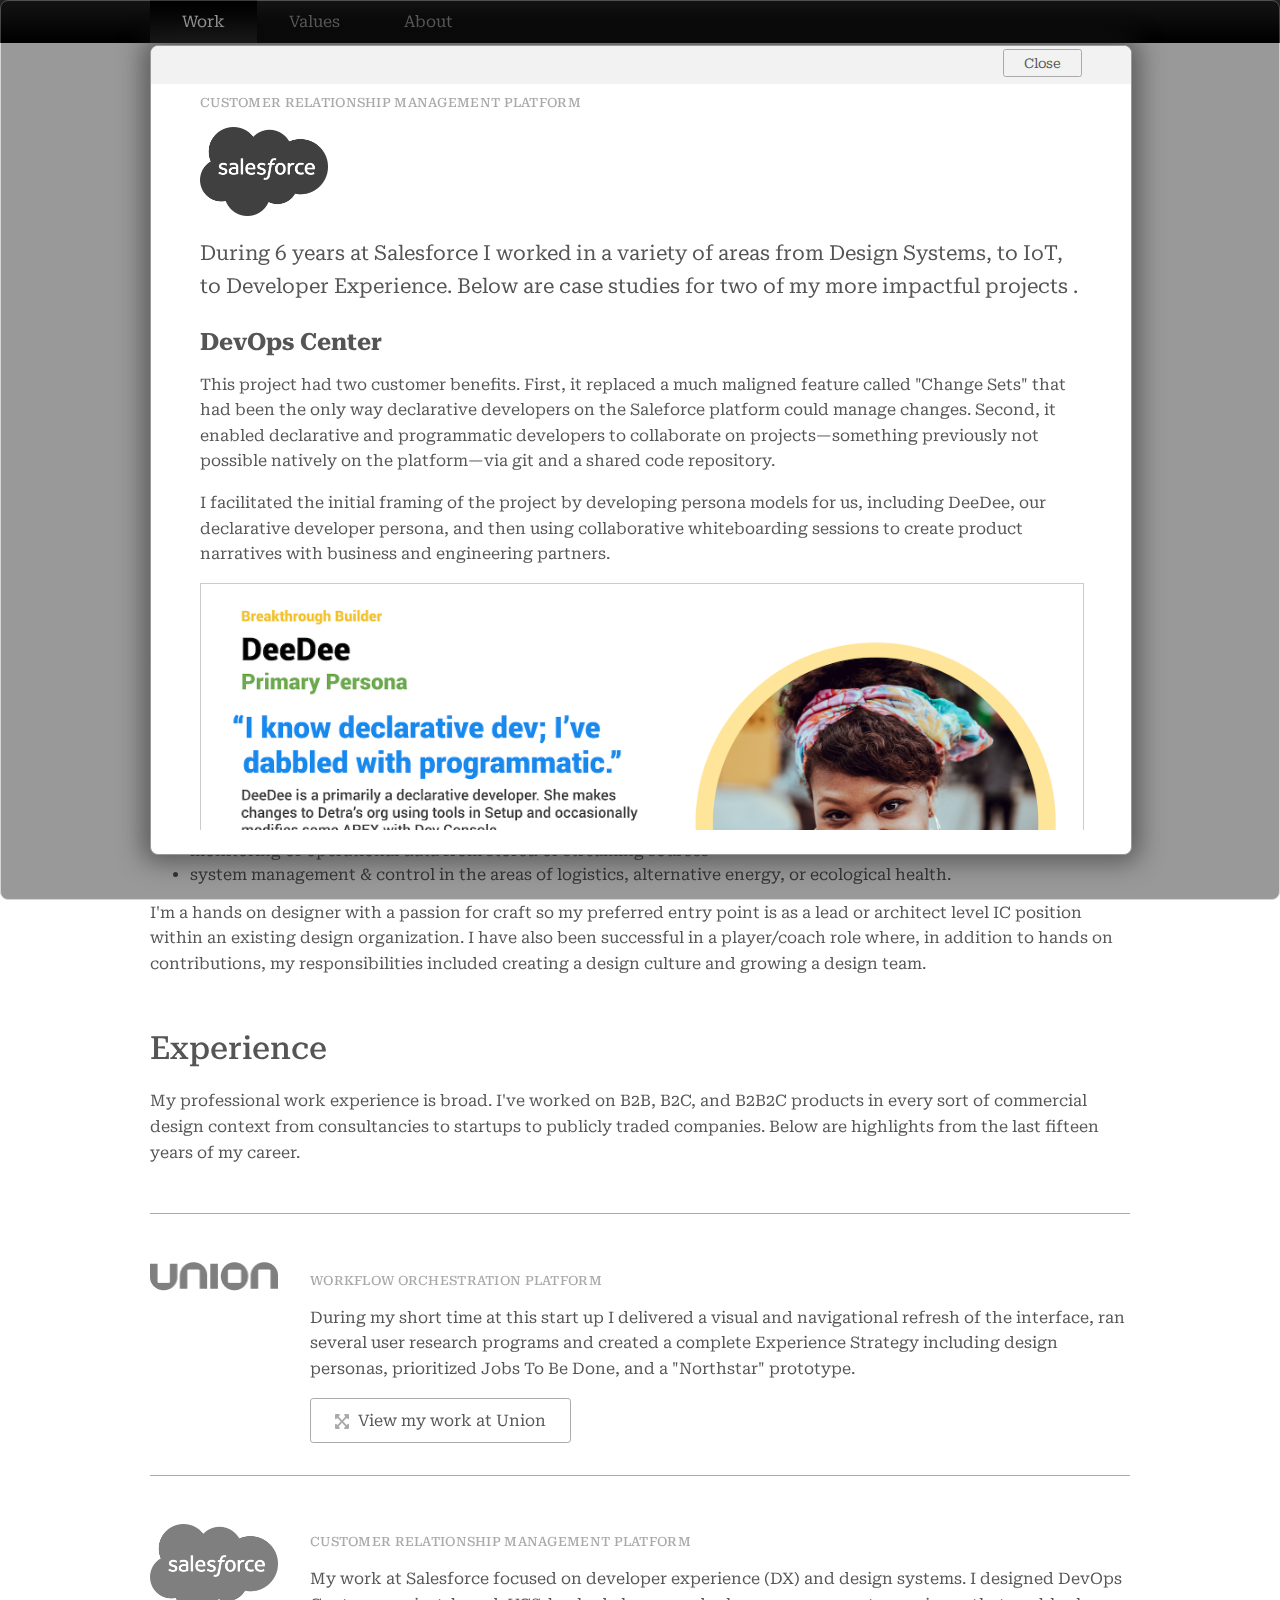
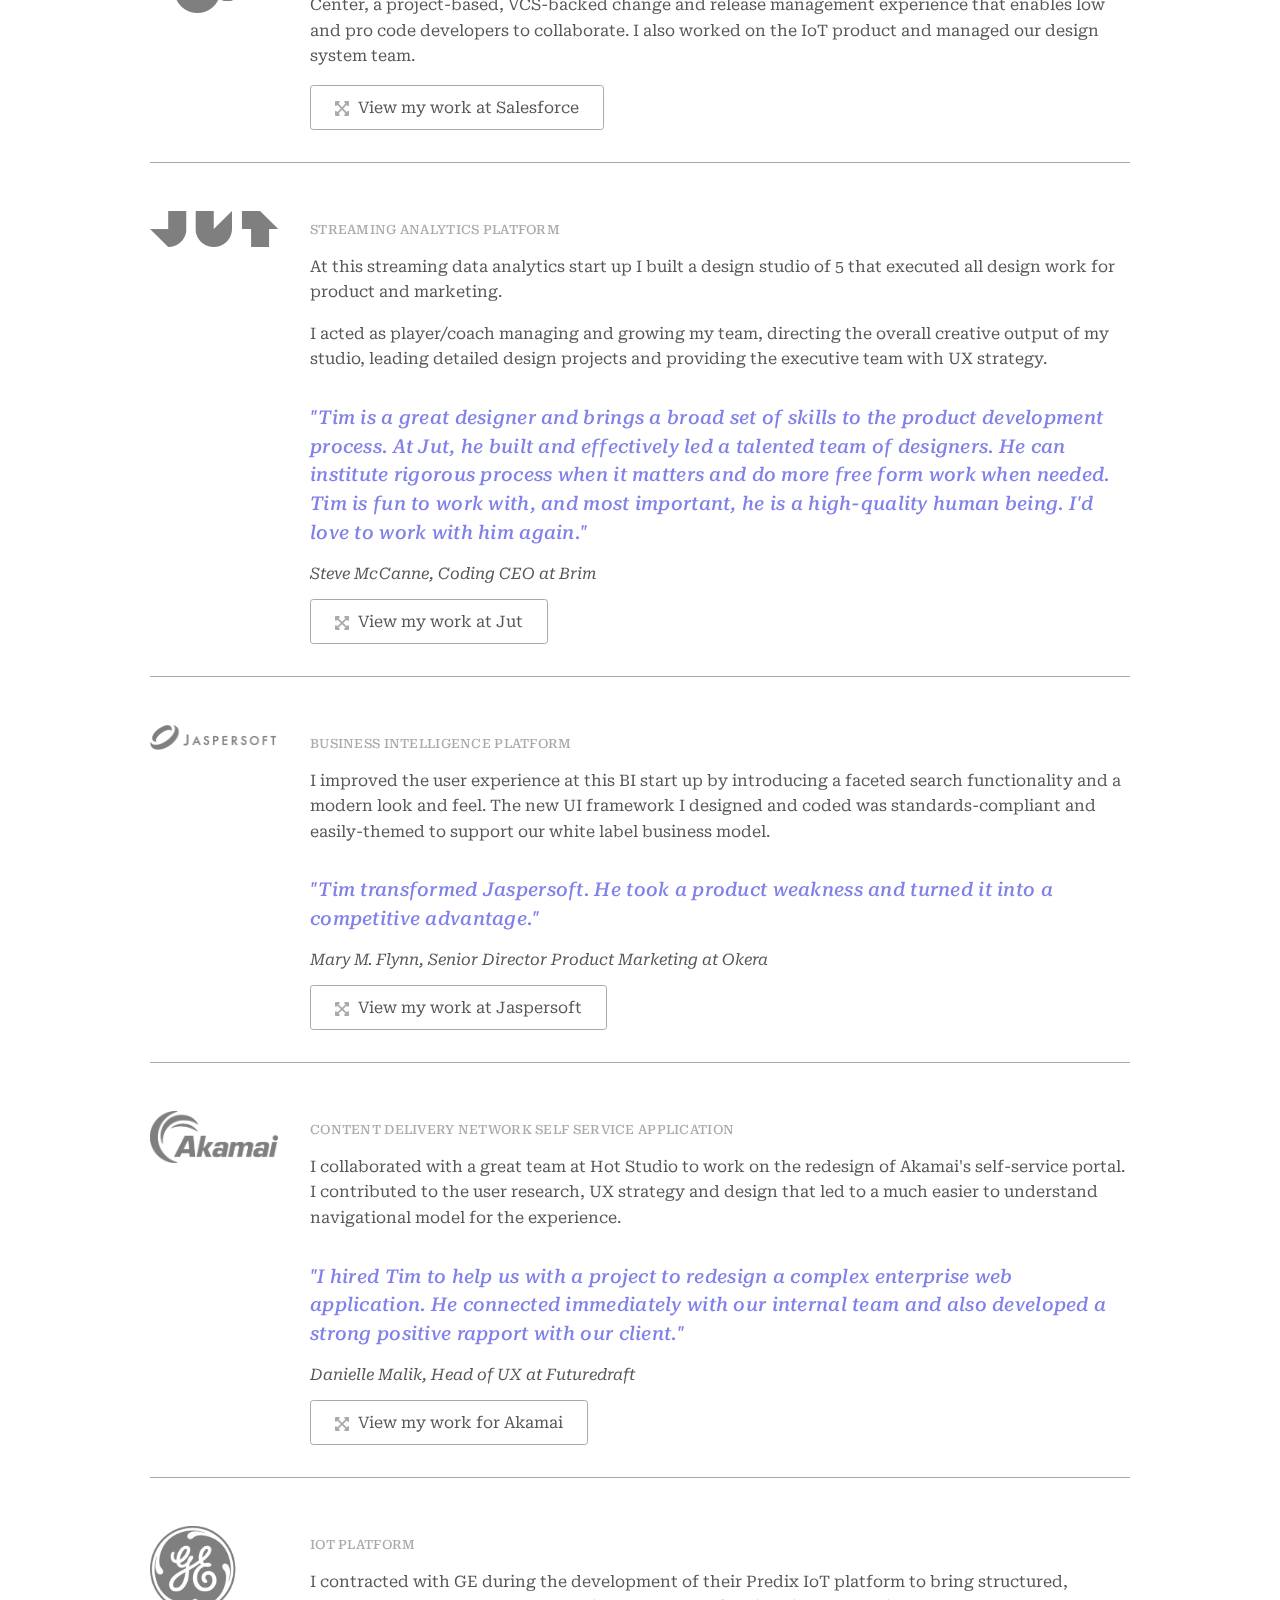
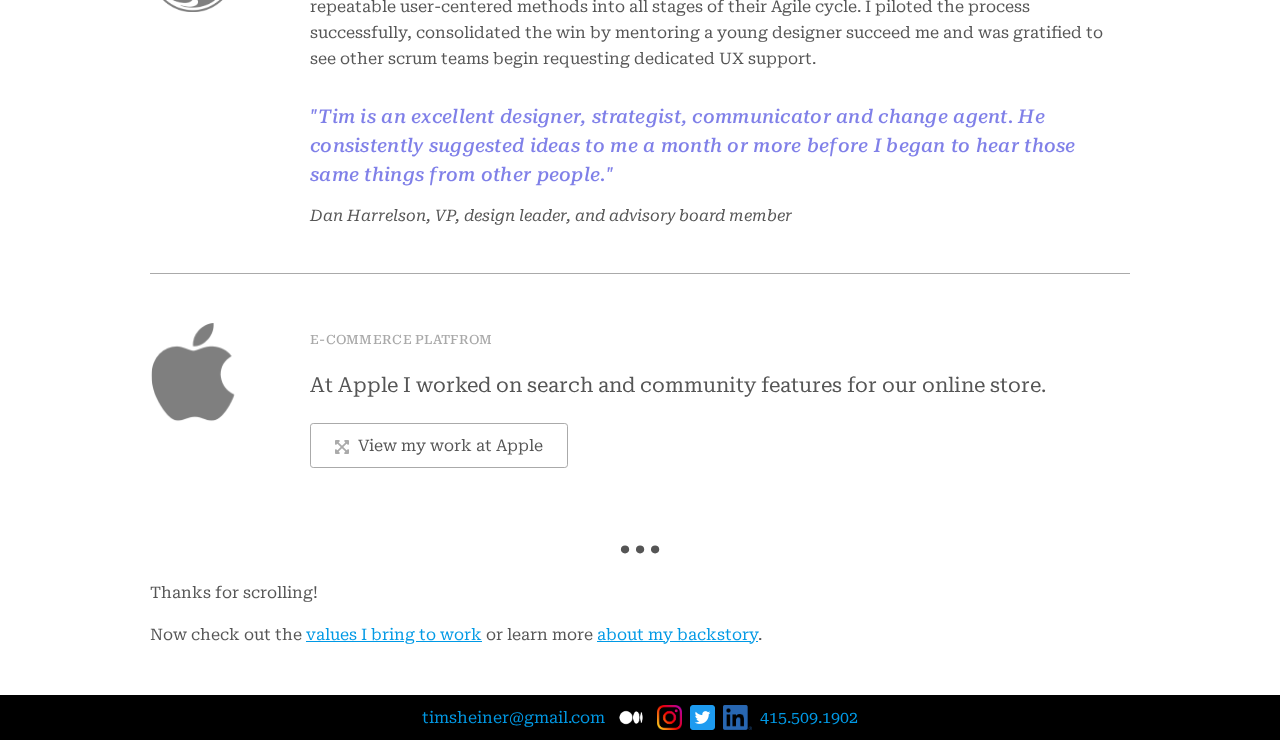
==== commit 6fb69c2e: "fixes to work" ====
--- a/index.html
+++ b/index.html
@@ -99,7 +99,7 @@
                                     <li>improve accessibility and navigation with a standard page header and breadcrumbs on every page</li>
                                     <li>remove unnecessary whitespace</li>
                                 </ul>
-                                <p>When we released these changes half of the existing customers reached out unsolicited to communicate their delight with the changes!</p>
+                                <p>When we released the refresh several existing customers reached out unsolicited to communicate their delight with the changes!</p>
                                     
                                 <div class="bezel screen"><img src="img/union_before.png"><p class="caption">Union UI before the refresh.</p>
                                 </div>
@@ -109,7 +109,7 @@
                                 </div>
                                 
                             <h3>Step 2 - Create a Vision</h3>
-                            <p>My more strategic initiative was to develop a product vision. The product team was focused on adding features as fast as possible but lacked even the most basic narrative about target users and their needs.There was no framework for prioritizing one feature idea over another or any structured plan for how the new features fit together into a useful experience.</p>
+                            <p>My more strategic initiative was to develop a product vision. The product team was focused on adding features as fast as possible but lacked even the most basic narrative about target users and their needs. There was no framework for prioritizing one feature idea over another or any structured plan for how the new features fit together into a useful experience.</p>
                             <p>Therefore, simultaneously with managing the GUI refresh, I created a UX Vision for Union in about 8 weeks.</p> 
                             <p>While I cannot show here slides from my actual strategic presentation, I've created schematic stand ins to walk you through the process I used to create an actionable, validated UX vision for Union.</p>
                             <div class="bezel illustration">
@@ -162,7 +162,7 @@
                 </div>
             </div>
             <div class="details">
-                <input id="details-salesforce" type="checkbox" name="modal" tabindex="1">
+                <input id="details-salesforce" type="checkbox" checked name="modal" tabindex="1">
                 <label for="details-salesforce"><img class="expand" src="img/expand-svgrepo-com.svg"> View
                     my work at Salesforce </label>
                 <div class="details__overlay">
@@ -173,22 +173,22 @@
                         <div class="column">
                             <h2>Customer Relationship Management Platform</h2>
                             <img class="logo" src="img/logo_salesforce.png">
-                            <p class="lead">During 6 years at Salesforce I worked in a variety of areas from Design Systems to IoT to Developer Experience. Below are case studies for two of my more impactful projects .</p>
+                            <p class="lead">During 6 years at Salesforce I worked in a variety of areas from Design Systems, to IoT, to Developer Experience. Below are case studies for two of my more impactful projects .</p>
                             <h3>DevOps Center</h3>
-                            <p>This project had two customer benefits. First, it replaced a much maligned feature called "Change Sets" that had been the only way declarative developers on the Saleforce platform could manage changes. Second, it enabled declarative and programmatic developers to collaborate on projects--something previously not possible natively on the platform--via git and a shared code repository.</p>
-                            <p>I facilitated the initial framing of the project by developing persona models for us--including DeeDee, our declarative developer persona--and then using collaborative whiteboarding sessions to create product narratives with business and engineering partners.</p>
+                            <p>This project had two customer benefits. First, it replaced a much maligned feature called "Change Sets" that had been the only way declarative developers on the Saleforce platform could manage changes. Second, it enabled declarative and programmatic developers to collaborate on projects—something previously not possible natively on the platform—via git and a shared code repository.</p>
+                            <p>I facilitated the initial framing of the project by developing persona models for us, including DeeDee, our declarative developer persona, and then using collaborative whiteboarding sessions to create product narratives with business and engineering partners.</p>
                             <div class="bezel illustration">
                                 <img src="img/salesforce_persona.png"><p class="caption">DeeDee was created by combining new interviews with existing research.</p>
                             </div>
                             <div class="bezel illustration">
                                  <img src="img/salesforce_whiteboarding.png"><p class="caption">Shared story telling gets stakeholders on the same page</p>
                             </div>
-                            <p>Through our framing work it became clear we needed to make "projects" a first class object in the Salesforce system. I created a presentation to communicate the value of this concept and evangelized it with executive stakeholders.</p>
+                            <p>Through our framing work it became clear "projects" needed to be a first class object in the Salesforce system. I created a presentation to communicate and evangelize this notion with executive stakeholders.</p>
                             <div class="bezel illustration">
                                 
                                 <img src="img/salesforce_projects.png"><p class="caption">Prior to DevOps Center, declarative developers had no way to organize work into projects</p>
                             </div>
-                            <p>To help ensure that design, business and engineering partners were thinking about the the technical challenges in the same way, I visualized through time the synchronization between the GUI we were building for DeeDee, the CLI commands that Pedro, her programmatic developer partner would be using and the underlying git branch model.</p>
+                            <p>To help ensure that design, business and engineering partners were thinking about the the technical challenges in the same way, I visualized the synchronization between the GUI we were building for DeeDee, the CLI commands that Pedro, her programmatic developer partner, would be using and the underlying git branch model.</p>
                             <div class="bezel illustration">
                                 <img src="img/salesforce_doce_events.png">
                                 <p class="caption">A visualization of the synchronization model for DevOps Center</p>
@@ -199,7 +199,7 @@
                                 
                                 <img src="img/salesforce_doce_workflows.png"><p class="caption">All product workflows began as stories about DeeDee and Pedro working together</p>
                             </div>
-                            <p>I championed the "work item" concept as the central organizing principle for DevOps Center in order to provide DeeDee with an intuitive entry point into understanding the standard Agile model of software development. The work item then also became the tangible way to represent visually the creation and movement of changes through the system.</p>
+                            <p>I championed the "work item" concept as the central organizing principle for DevOps Center in order to provide DeeDee with an intuitive entry point into understanding the standard Agile model of software development. The work item was also the central UI conceit for visualizing the creation and movement of changes through the system.</p>
                             <div class="bezel screen">
                                 
                                 <img src="img/salesforce_changeManagement.png" alt="a form for submitting changed metatdata"><p class="caption">The work item GUI for committing changes to source control</p>
@@ -217,9 +217,9 @@
                             <!-- ================================================== -->
                             <h3>IoT, Events &amp; Monitoring</h3>
 
-                            <p class="lead">Another focus area for me at Salesforce was the broad concept of monitoring, an increasinlgy important aspect of managing business operations for which Saleforce did not actually have many offerings. My work in this area began with the IoT project and then I expanded the scope from there, as described below.</p>
-
-                            <p>When I joined to the IoT project, I found that the executive leadership's focus on steady state functionality had had the side effect of the team more or less ignoring the onboarding experience. I had learned the criticality of onboarding to eventing experiences while at Jut so I decided to focus my efforts in this area. Through a consensus-building effort I managed to bring executive focus to this area and organize resources around reducing the number of set up steps from 27 when I joined down to less than 10.</p>
+                            <p class="lead">Another focus area for me at Salesforce was the broad concept of monitoring, an increasingly important aspect of managing business operations. My work in this area began with the IoT project and then I expanded the scope from there.</p>
+
+                            <p>When I joined to the IoT project, a focus on steady state functionality had had the side effect of the team more or less ignoring the onboarding experience. Through a consensus-building effort I managed to bring executive focus to this area and get funding to implement design changes that reduced the number of set up steps by more than half.</p>
                             <div class="bezel screen">
                                 
                                 <img src="img/salesforce_iot_bindEvent.png"><p class="caption">My redesign of the onboarding experience began by presenting a narrative.</p>
@@ -228,7 +228,7 @@
                                 
                                 <img src="img/mc_iotcontext.png"><p class="caption">I re-worked the set up screen around a metaphor of connecting objects together </p>
                             </div>
-                            <p>Debugging the orchestration logic was another huge problem area when I joined. I improved this tremendously by introducing tools to send test events, view incoming events in real time and display an activity history that showed everything the engine was doing as scrollable feed.</p>
+                            <p>I also focused on the workflow for debugging the orchestration logic. I improved this experience tremendously by introducing tools to send test events, view incoming events and display an activity history that showed everything the engine was doing as scrollable feed.</p>
                             <div class="bezel screen">
                                 
                                 <img src="img/salesforce_iot_monitoring.png"><p class="caption">The Activity View made it much easier to find and debug logic errors</p>
@@ -240,11 +240,11 @@
                             </div>
                             <p>After creating IoT Insights, I pursued a number of projects to increase the visibility of events on the Salesforce platform as well as enable internal feature teams to understand monitoring concepts and how they might apply to their particular features.</p>
 
-                            <p>As a first step I developed a visual model to help people understand the business processes to with event monitoring.</p>
-
-                            <div class="bezel illustration">
-                                
-                                <img src="img/salesforce_monitoring_framework.png"><p class="caption">A standard workflow for monitoring events </p>
+                            <p>As a first step I developed a visual model to help people understand and talk about the event monitoring workflow.</p>
+
+                            <div class="bezel illustration">
+                                
+                                <img src="img/salesforce_monitoring_framework.png"><p class="caption">A standard model faciliates product conversations</p>
                             </div>
 
                             <p>I worked to show the automation team how to incorporate event-based triggers to their offering.</p>
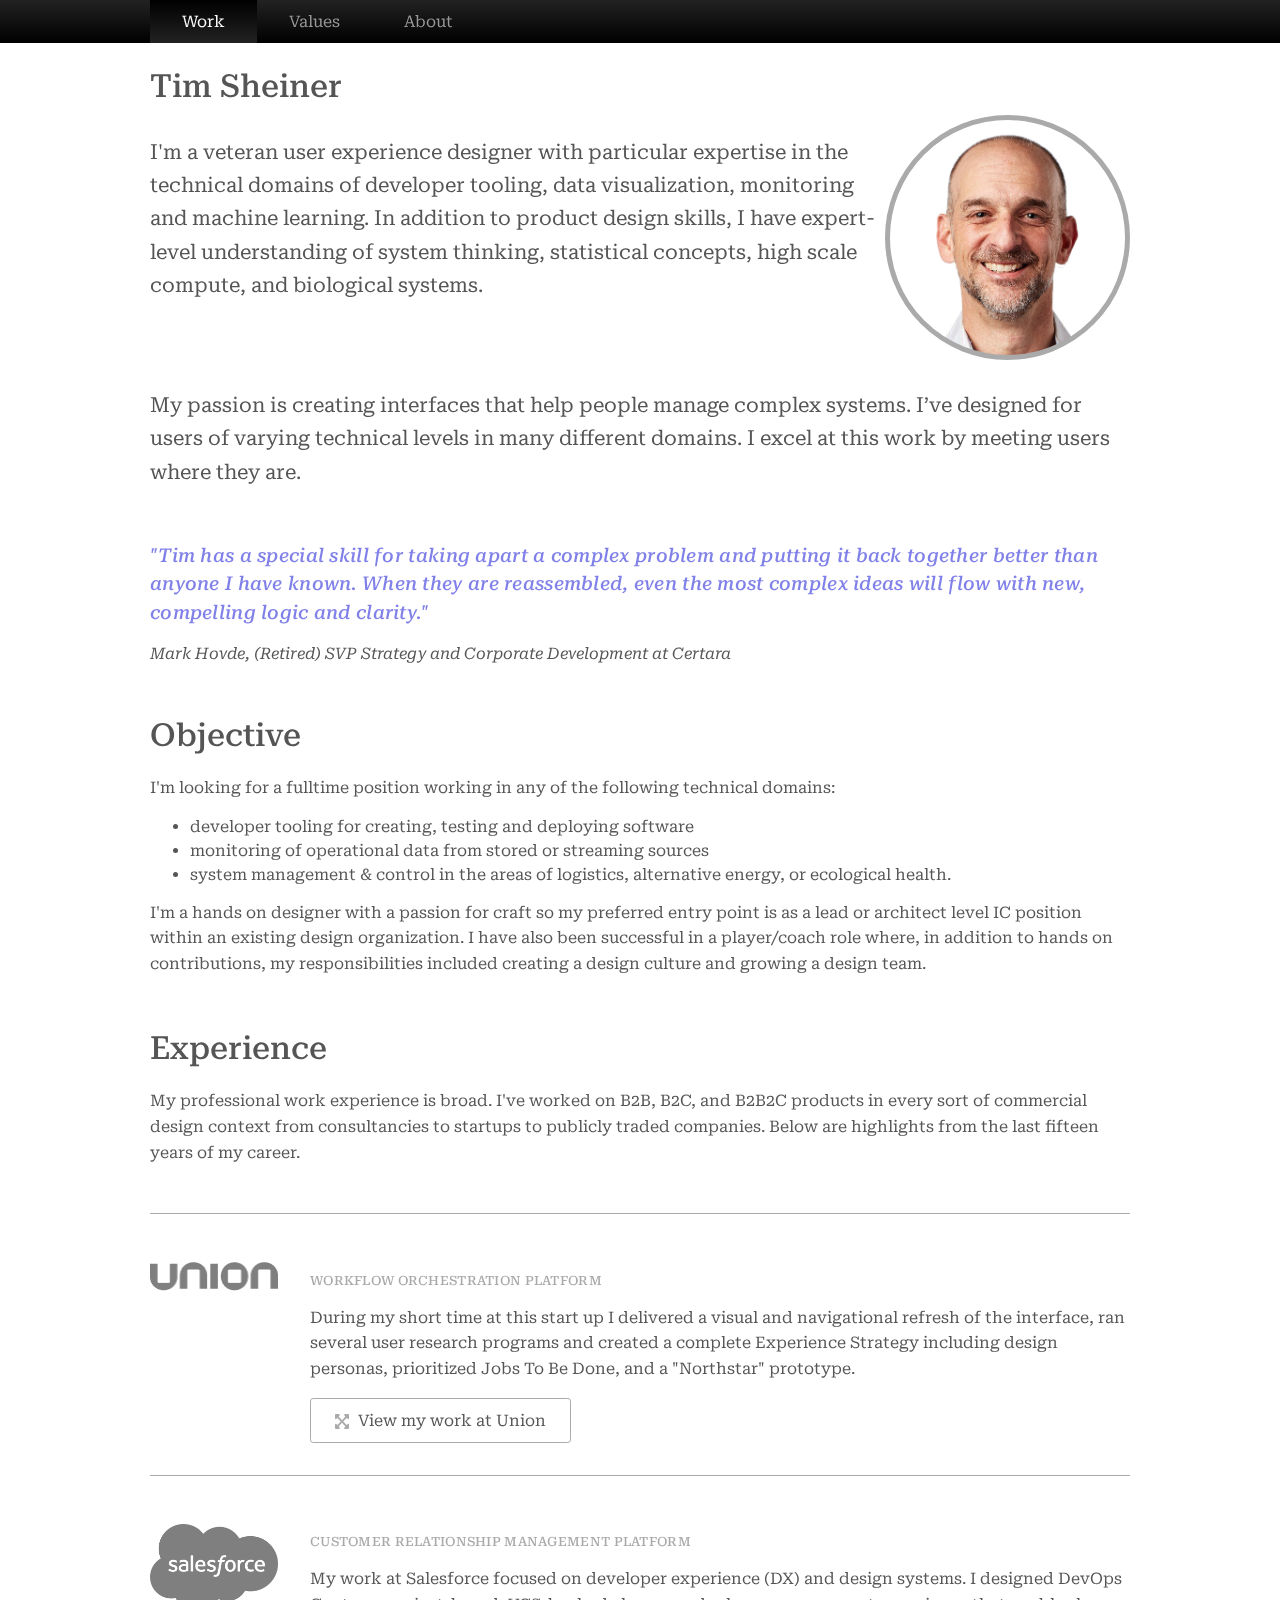
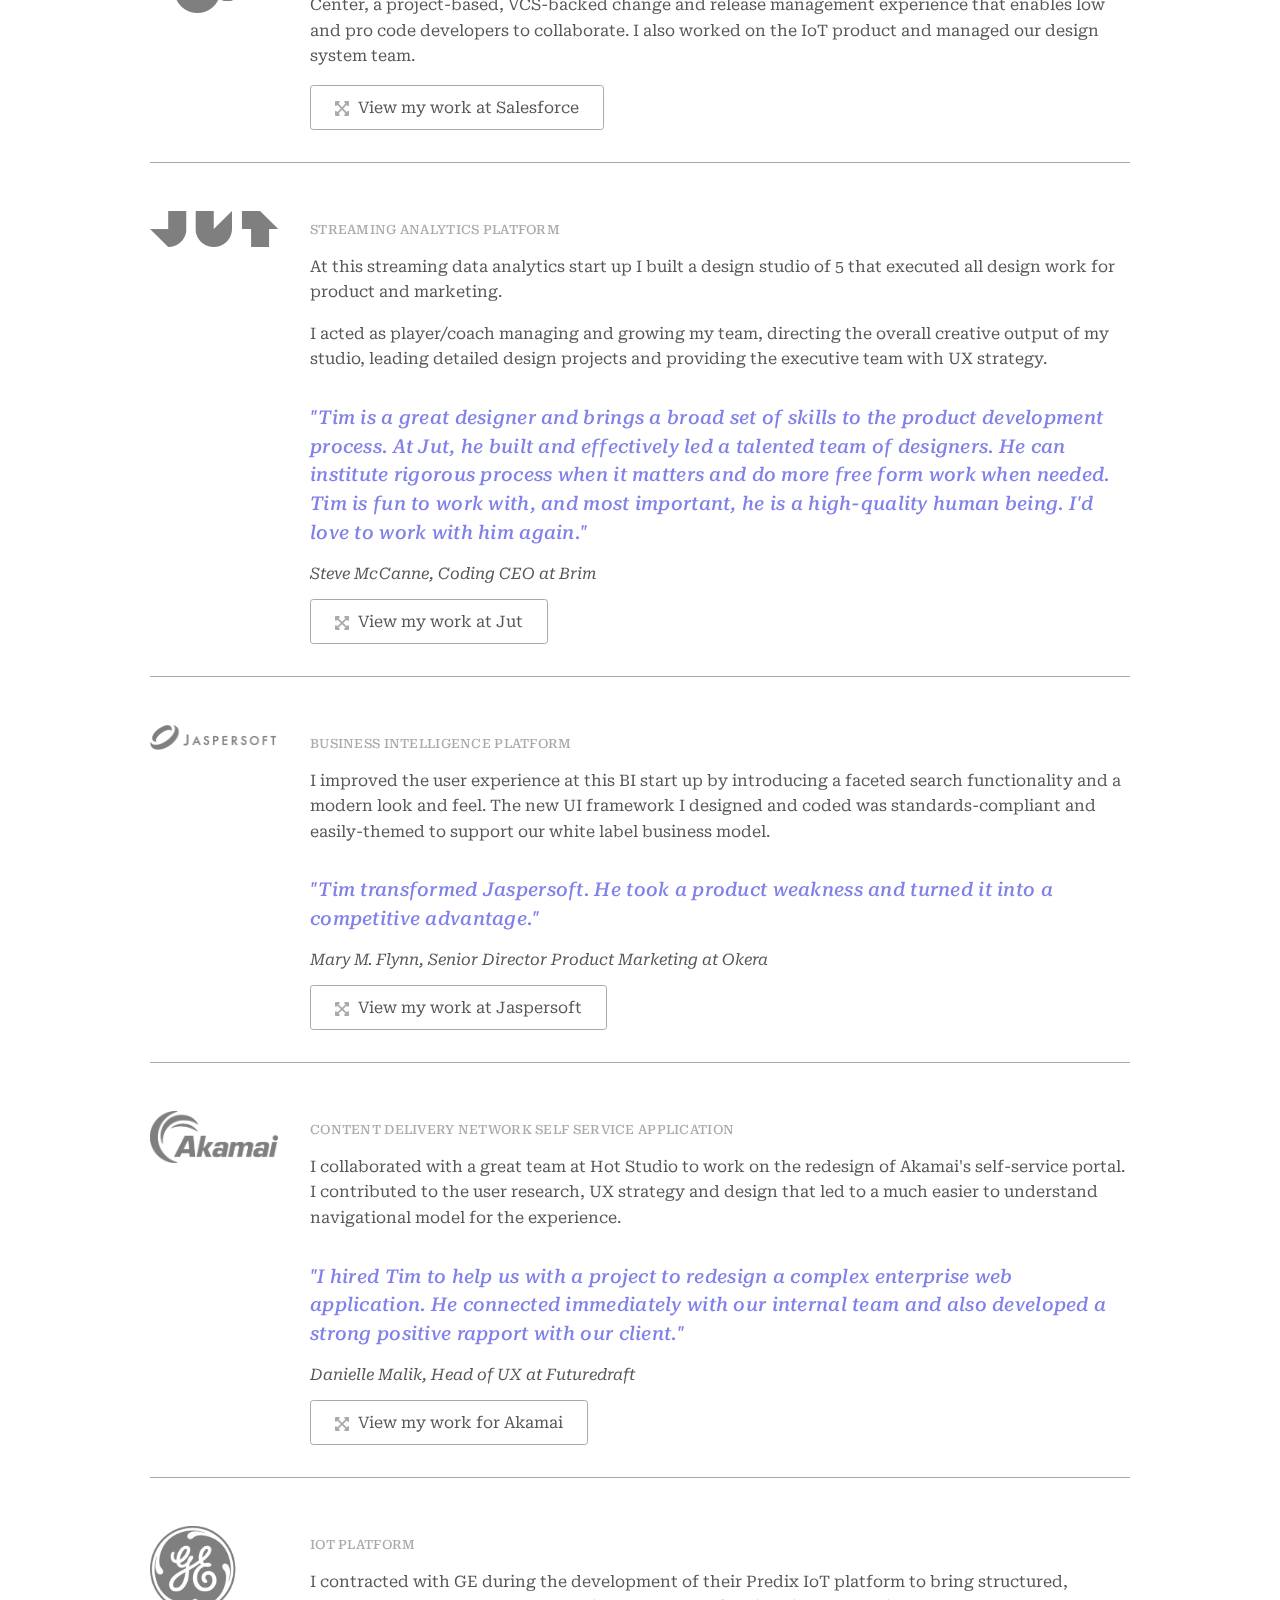
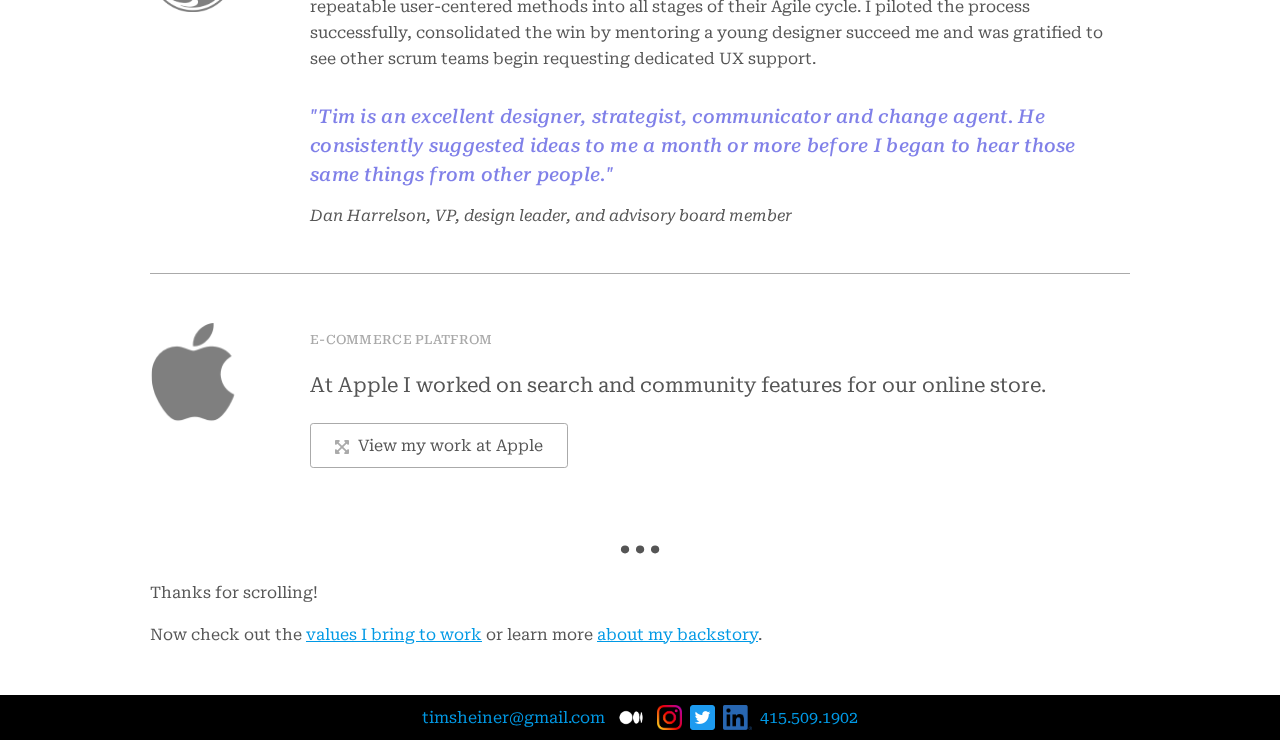
==== commit 096b34a0: "fixes to work" ====
--- a/index.html
+++ b/index.html
@@ -162,7 +162,7 @@
                 </div>
             </div>
             <div class="details">
-                <input id="details-salesforce" type="checkbox" checked name="modal" tabindex="1">
+                <input id="details-salesforce" type="checkbox" name="modal" tabindex="1">
                 <label for="details-salesforce"><img class="expand" src="img/expand-svgrepo-com.svg"> View
                     my work at Salesforce </label>
                 <div class="details__overlay">
